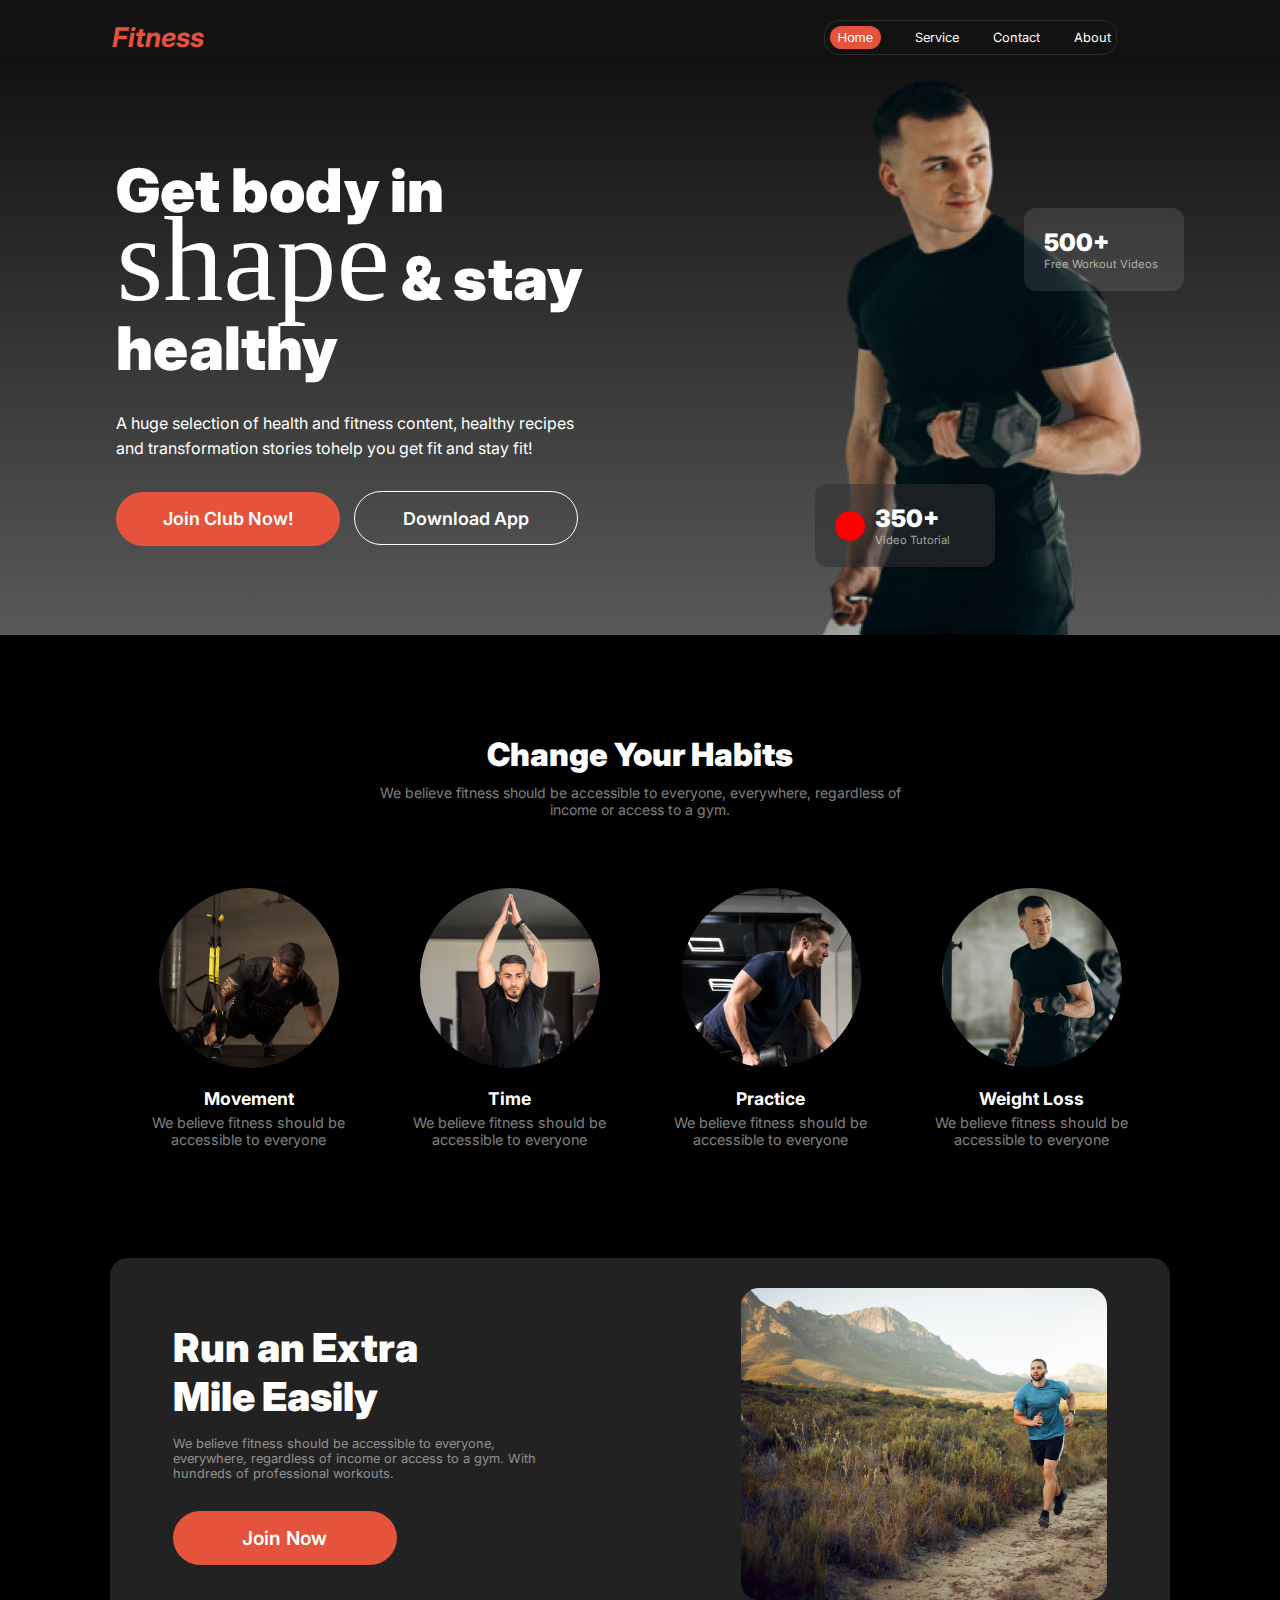
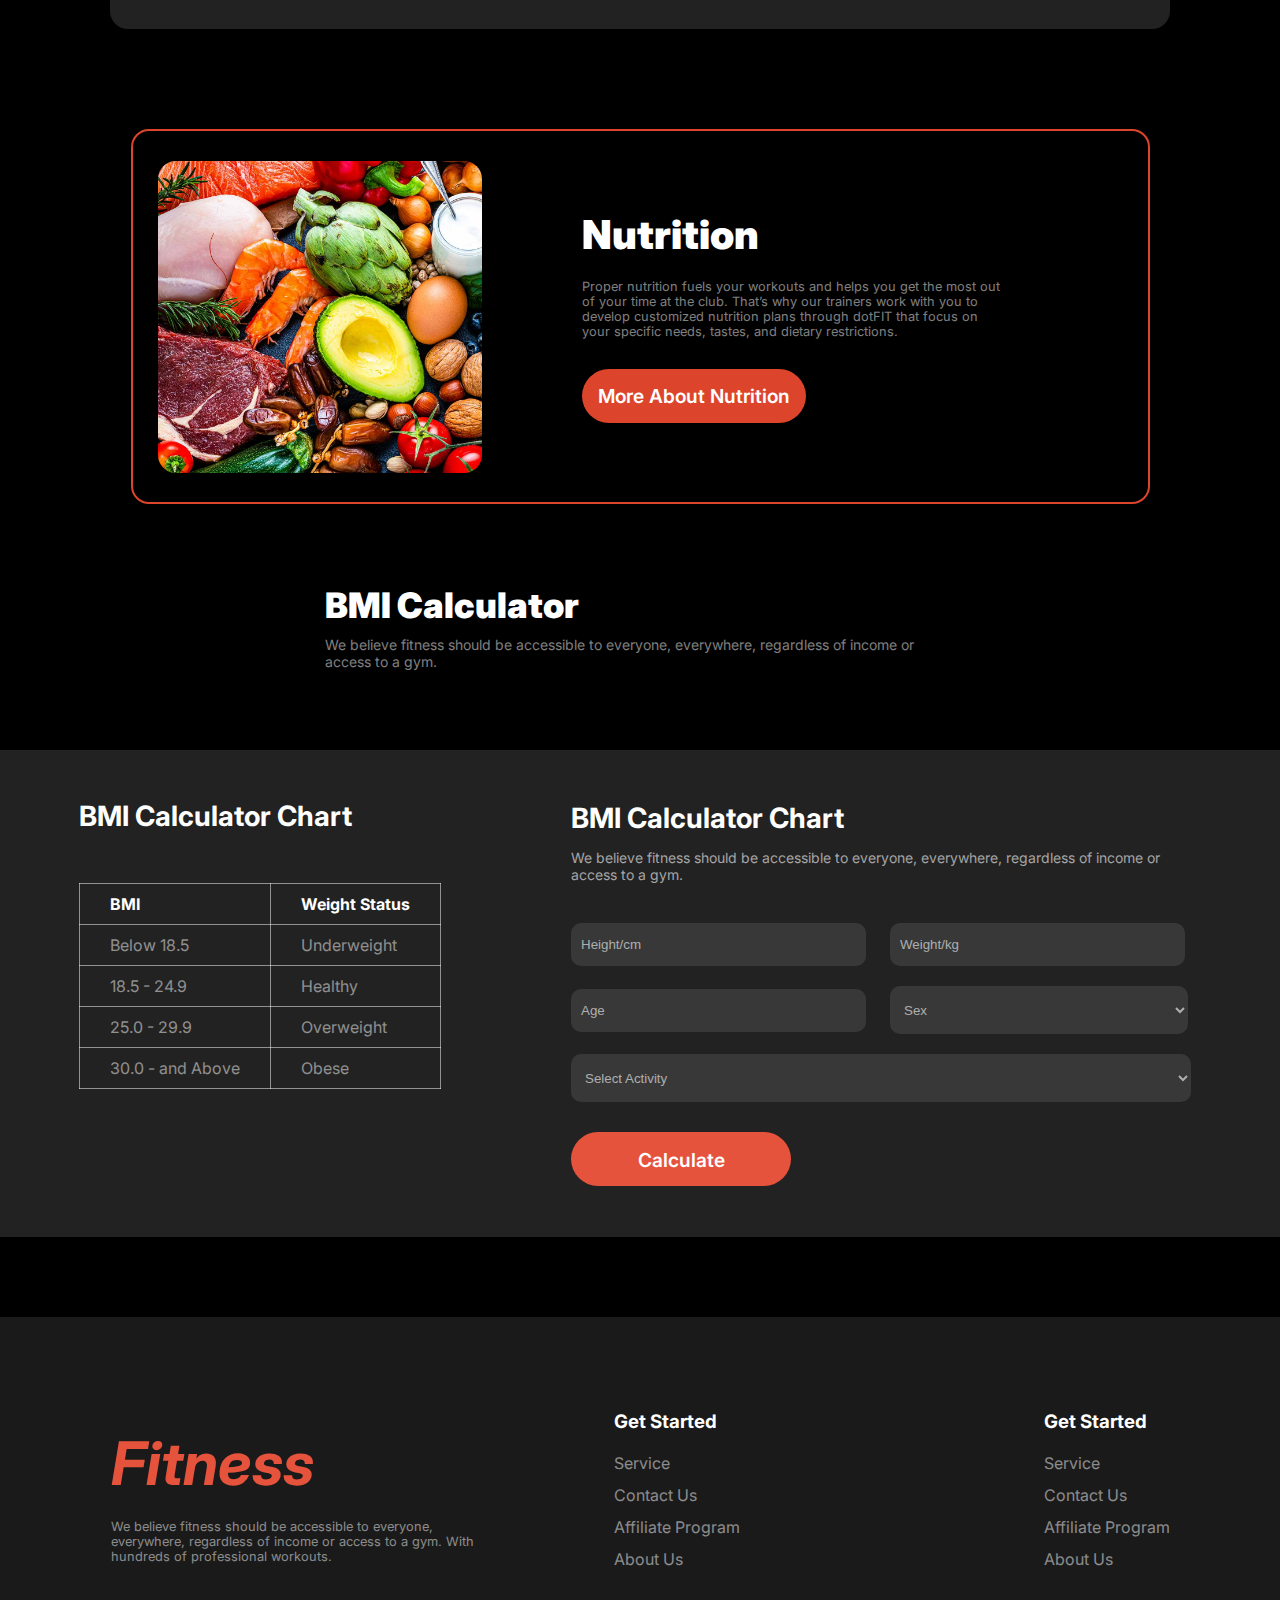
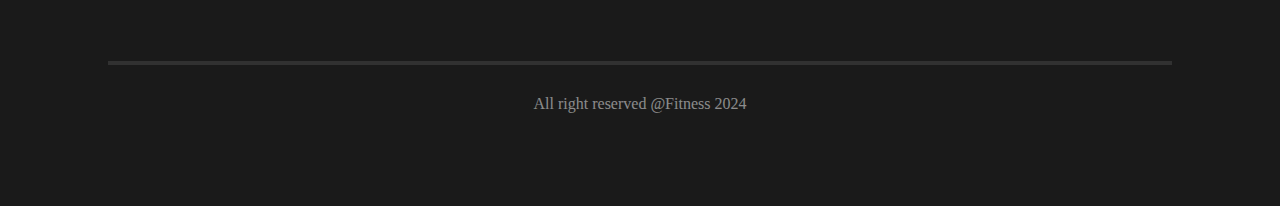
==== index.html @ 52d0d2cf "issue solved" ====
<!DOCTYPE html>
<html lang="en">

<head>
    <meta charset="UTF-8">
    <meta name="viewport" content="width=device-width, initial-scale=1.0">
    <title>Document</title>
    <link rel="stylesheet" href="assignment2.css">
    <link rel="stylesheet" href="https://cdnjs.cloudflare.com/ajax/libs/font-awesome/6.6.0/css/all.min.css"
        integrity="sha512-Kc323vGBEqzTmouAECnVceyQqyqdsSiqLQISBL29aUW4U/M7pSPA/gEUZQqv1cwx4OnYxTxve5UMg5GT6L4JJg=="
        crossorigin="anonymous" referrerpolicy="no-referrer" />
</head>

<body>
    <header class="header-container inter-font">
        <nav>
            <div class="logo">
                <h2><i>Fitness</i> </h2>
            </div>
            <ul>
                <li><button>Home</button></li>
                <li>Service</li>
                <li>Contact</li>
                <li>About</li>
            </ul>
            <div class="nav-hamburger-menu">
                <i class="fa-solid fa-bars"></i>
            </div>
        </nav>


        <div class="hero-container inter-font">
            <div class="hero-text-btn">
                <h1 class="hero-title">Get body in<br> <span class="shape">shape</span> & stay<br> healthy</h1>
                <p class="hero-para">A huge selection of health and fitness content, healthy recipes<br> and transformation stories tohelp you get fit and stay fit!</p>
                <div class="hero-btn ">
                    <button class="first-btn button">Join Club Now!</button>
                    <button class="second-btn button">Download App</button>
                </div>
            </div>
            <div class="hero-img-btn">
                <div class="hero-img">

                    <div class="tutorial">
                        <div class="circle"></div>
                        <div class="text">
                            <div class="three-fifty">350+</div>
                            <div class="tutorial-text">Video Tutorial</div>
                        </div>
                    </div>

                    <div class="Five-hundred-plus">
                        <div class="text">
                            <div class="three-fifty">500+</div>
                            <div class="tutorial-text">Free Workout Videos</div>
                        </div>
                    </div>
                </div>
            </div>
    </header>
    <main>
        <section class="main inter-font">
            <section class="first-section">
                <h2>Change Your Habits</h2>
                <p>We believe fitness should be accessible to everyone, everywhere, regardless of<br> income or access
                    to a gym.</p>
            </section>
            <section class="second-section">

                <div class="habit-one">

                    <div class="habit-img">
                        <div class="main-img-one"></div>
                    </div>
                    <h3>Movement</h3>
                    <p>We believe fitness should be accessible to everyone</p>
                </div>


                <div class="habit-one">

                    <div class="habit-img">
                        <div class="main-img-two"></div>
                    </div>
                    <h3>Time</h3>
                    <p>We believe fitness should be accessible to everyone</p>
                </div>



                <div class="habit-one">

                    <div class="habit-img">
                        <div class="main-img-three"></div>
                    </div>
                    <h3>Practice</h3>
                    <p>We believe fitness should be accessible to everyone</p>
                </div>


                <div class="habit-one">

                    <div class="habit-img">
                        <div class="main-img-four"></div>
                    </div>
                    <h3>Weight Loss</h3>
                    <p>We believe fitness should be accessible to everyone</p>
                </div>
            </section>

            <section class="third-section-container">
                <div class="third-section">
                    <div class="details">
                        <h1>Run an Extra<br> Mile Easily</h1>
                        <p>We believe fitness should be accessible to everyone, everywhere, regardless of income or
                            access to a gym. With hundreds of professional workouts.</p>
                        <button>Join Now</button>
                    </div>
                    <div class="img"></div>
                </div>
            </section>
            <section class="extra-section-container">
                <div class="extra-section-content">
                    <div class="img"></div>
                    <div class="text-btn">
                        <h2>Nutrition</h2>
                        <p>Proper nutrition fuels your workouts and helps you get the most out of your time at the club.
                            That’s why our trainers work with you to develop customized nutrition plans through dotFIT
                            that focus on your specific needs, tastes, and dietary restrictions.
                        </p>
                        <button>More About Nutrition</button>
                    </div>
                </div>
            </section>
            <section class="fourth-section-container">
                <div class="fourth-section-content">
                    <h1>BMI Calculator</h1>
                    <p>We believe fitness should be accessible to everyone, everywhere, regardless of income or access
                        to a gym.</p>
                </div>
            </section>
            <section class="fifth-section-container">
                <div class="chart">
                    <h2>BMI Calculator Chart</h2>
                    <table>
                        <thead>
                            <tr>
                                <th>BMI </th>
                                <th>Weight Status</th>
                            </tr>
                        </thead>
                        <tbody>
                            <tr>
                                <td>Below 18.5</td>
                                <td>Underweight</td>
                            </tr>
                            <tr>
                                <td>18.5 - 24.9</td>
                                <td>Healthy</td>
                            </tr>
                            <tr>
                                <td>25.0 - 29.9</td>
                                <td>Overweight</td>
                            </tr>
                            <tr>
                                <td>30.0 - and Above</td>
                                <td>Obese</td>
                            </tr>
                        </tbody>
                        <tfoot>
                        </tfoot>
                    </table>
                </div>


                <div class="calculation">
                    <h2>BMI Calculator Chart</h2>
                    <p>We believe fitness should be accessible to everyone, everywhere, regardless of income or access
                        to a gym. </p>
                    <div class="calculation-form">
                        <div class="two-input">
                            <input type="text" placeholder="Height/cm">
                            <input type="text" placeholder="Weight/kg">
                        </div>
                        <div class="two-input">
                            <input type="text" placeholder="Age">
                            <select>
                                <option>Sex</option>
                                <option>Male</option>
                                <option>Female</option>
                            </select>
                        </div>
                        <div class="last-option">
                            <select>
                                <option value="activity">Select Activity</option>
                                <option value="activity-1">activity-1</option>
                                <option value="activity-2">activity-2</option>
                            </select>
                        </div>
                        <button class="submit button">Calculate</button>
                    </div>
                </div>
            </section>
    
        </section>
    </main>
    <footer>
        <div class="footer-content inter-font">
            <div class="footer-logo">
                <h2><i>Fitness</i> </h2>
                <p>We believe fitness should be accessible to everyone, everywhere, regardless of income or access to a
                    gym. With hundreds of professional workouts.</p>
            </div>


            <div class="list-one">
                <h3>Get Started</h3>
                <div class="para">
                    <p>Service</p>
                    <p>Contact Us</p>
                    <p>Affiliate Program</p>
                    <p>About Us</p>
                </div>
            </div>


            <div class="list-two">
                <h3>Get Started</h3>
                <div class="para">
                    <p>Service</p>
                    <p>Contact Us</p>
                    <p>Affiliate Program</p>
                    <p>About Us</p>
                </div>
            </div>

        </div>
        <hr>
        <div class="copiright">
            <p>All right reserved @Fitness 2024</p>
        </div>
    </footer>
</body>

</html>
---- assignment2.css ----
@import url('https://fonts.googleapis.com/css2?family=Inter:wght@100..900&display=swap');
@import url('https://fonts.cdnfonts.com/css/miama');


* {
    margin: 0;
    padding: 0;
}

body {
    background-color: black;
}

.inter-font {
    font-family: inter;
}

.button {
    width: 224px;
    height: 54px;
    padding: 16px 40px 16px 40px;
    border-radius: 42px;
}

nav {
    display: flex;
    align-items: center;
    justify-content: space-around;
    background-color: #121212;
    padding: 0px 10% 0px 6%;
    gap: 550px;
    margin: 0px auto;
}

nav ul {
    display: flex;
    border: 1px solid rgba(255, 255, 255, 0.1);
    border-radius: 15px;
    display: flex;
    gap: 30px;
    padding: 3px;
    font-size: 0.8rem;
    font-weight: 400;
    margin-top: 20px;
}

.logo {
    font-size: 18px;
    font-weight: 800;
    color: #E6533C;
    margin: 20px 0px 0px 0px;

}

nav ul li {
    list-style: none;
    padding: 2px;
    display: flex;
    align-items: center;
    color: white;
}

nav ul li button {
    background-color: #E6533C;
    color: white;
    border: none;
    border-radius: 15px;
    padding: 4px 8px 4px 8px;
}

.nav-hamburger-menu {
    display: none;
}

.hero-container {
    background: linear-gradient(180.00deg, rgb(17, 17, 17), rgba(119, 119, 119, 0) 100%);
    background-color: #5a5959;
    display: flex;
    justify-content: space-around;
}

.hero-title {
    font-size: 2rem;
    margin-bottom: 28px;
    font-size: 60px;
    font-weight: 900;
    color: white;
    margin-top: 100px;
    line-height: 70px;
}

.shape {
    font-family: Miama;
    font-size: 120px;
    font-weight: 100;
}
.shape {
    font-family: Miama;
    font-size: 120px;
    font-weight: 100;
}

.hero-para {
    color: white;
    font-family: Inter;
    font-size: 16px;
    font-weight: 400;
    margin-bottom: 30px;
    line-height: 25px;
}

.first-btn {
    background-color: #E6533C;
    font-family: Inter;
    font-size: 18px;
    font-weight: 600;
    border: none;
    color: white;

}

.second-btn {
    background-color: transparent;
    font-family: Inter;
    font-size: 18px;
    font-weight: 600;
    color: white;
    border: 1px solid white;
    margin-left: 10px;
}

.hero-img-btn {
    width: 349px;
    height: 580px;
}

.hero-img {
    width: 349px;
    height: 580px;
    background-image: url(images/Images\ 2.png);
    background-repeat: no-repeat;
}

.tutorial {
    width: 140px;
    border-radius: 12px;
    display: flex;
    align-items: center;
    gap: 10px;
    background-color: #3030308A;
    padding: 20px;
    position: relative;
    top: 74%;
}

.circle {
    width: 30px;
    height: 30px;
    background-color: red;
    border: none;
    border-radius: 50%;
}

.three-fifty {
    font-size: 24px;
    font-weight: 900;
    color: white;
}

.tutorial-text {
    font-size: 0.7rem;
    font-weight: 400;
    color: #EFEDE8A6;
}

.Five-hundred-plus {
    width: 120px;
    border-radius: 12px;
    display: flex;
    align-items: center;
    gap: 10px;
    background-color: rgba(255, 255, 255, 0.1);
    ;
    padding: 20px;
    color: white;
    margin-left: 60%;
    margin-top: 20%;
}

.first-section {
    color: white;
    text-align: center;
    margin-bottom: 70px;
}

.first-section h2 {
    font-family: Inter;
    font-size: 2rem;
    font-weight: 900;
    margin-bottom: 10px;
    margin-top: 100px;
}

.first-section p {
    color: rgba(255, 255, 255, 0.5);
    font-family: Inter;
    font-size: 14px;
    font-weight: 400;
}

.second-section {
    width: auto;
    display: flex;
    justify-content: center;
    gap: 30px;
    margin-bottom: 100px;
}

.habit-one {
    width: 231px;
    height: 270px;
    color: white;
    text-align: center;
}


.habit-img {
    width: 231px;
    height: 180px;
    display: flex;
    align-items: center;
    justify-content: center;
    margin-bottom: 20px;
}

.habit-img .main-img-one {
    width: 180px;
    height: 180px;
    border-radius: 50%;
    background-image: url(images/image\ 3.png);
    background-size: cover;
    background-repeat: no-repeat;
}

.habit-img .main-img-two {
    width: 180px;
    height: 180px;
    border-radius: 50%;
    background-image: url(images/image\ 2.png);
}

.habit-img .main-img-three {
    width: 180px;
    height: 180px;
    border-radius: 50%;
    background-image: url(images/image\ 4.png);
}

.habit-img .main-img-four {
    width: 180px;
    height: 180px;
    border-radius: 50%;
    background-image: url(images/image\ 5.png);
}

.habit-one h3 {
    font-family: Inter;
    font-size: 1.1rem;
    font-weight: 700;
    margin-bottom: 5px;
}

.habit-one p {
    color: rgba(255, 255, 255, 0.5);
    font-family: Inter;
    font-size: 0.9rem;
    font-weight: 400;
}

.third-section-container {
    display: flex;
    justify-content: center;
    margin-bottom: 100px;
}

.third-section {
    width: 1060px;
    height: 371px;
    border-radius: 18px;
    background-color: #222222;
    color: white;
    display: flex;
    align-items: center;
    justify-content: space-around;

}

.third-section .details {
    width: 443px;
    height: 290px;
    display: flex;
    flex-direction: column;
    justify-content: center;
}

.third-section .details h1 {
    font-family: Inter;
    font-size: 2.5rem;
    font-weight: 900;
    margin-bottom: 15px;
}

.third-section .details p {
    width: 90%;
    font-family: Inter;
    font-size: 0.8rem;
    font-weight: 400;
    color: rgba(255, 255, 255, 0.5);
    margin-bottom: 30px;
}

.third-section .details button {
    width: 224px;
    height: 54px;
    border: none;
    border-radius: 42px;
    background-color: #E6533C;
    font-family: Inter;
    font-size: 1.2rem;
    font-weight: 600;
    color: white;
}

.third-section .img {
    width: 366px;
    height: 312px;
    border-radius: 18px;
    background-image: url(images/run.jpg);
    background-repeat: no-repeat;
    background-size: cover;
}

.extra-section-container {

    display: flex;
    justify-content: center;
    margin-bottom: 80px;
}

.extra-section-content {
    width: 950px;
    height: 371px;
    border: 2px solid #dd442c;
    border-radius: 18px;
    display: flex;
    align-items: center;
    padding-left: 25px;
    padding-right: 40px;
    gap: 100px;
}

.extra-section-content .img {
    width: 100%;
    height: 312px;
    border-radius: 18px;
    background-image: url(images/nutrition.jpg);
    background-repeat: no-repeat;
    background-size: cover;
}

.extra-section-content .text-btn {
    color: white;
}

.extra-section-content h2 {
    font-family: Inter;
    font-size: 2.5rem;
    font-weight: 900;
    margin-bottom: 20px;
}

.extra-section-content p {
    width: 80%;
    margin-bottom: 35px;
    font-family: Inter;
    font-size: 0.8rem;
    font-weight: 400;
    color: rgba(255, 255, 255, 0.5);
    margin-bottom: 30px;
}

.extra-section-content button {
    width: 224px;
    height: 54px;
    border: none;
    border-radius: 42px;
    background-color: #dd442c;
    font-family: Inter;
    font-size: 1.2rem;
    font-weight: 600;
    color: white;
}

.fourth-section-container {
    color: white;
    display: flex;
    justify-content: center;
    margin-bottom: 80px;
}

.fourth-section-content h1 {
    margin-bottom: 10px;
    font-family: Inter;
    font-size: 2.2rem;
    font-weight: 900;
}

.fourth-section-content p {
    color: rgba(255, 255, 255, 0.5);
    font-family: Inter;
    font-size: 14px;
    font-weight: 400;
    width: 630px;

}

.fifth-section-container {
    height: 487px;
    background: rgb(34, 34, 34);
    display: flex;
    align-items: center;
    justify-content: center;
    gap: 120px;
    margin-bottom: 80px;
}

.chart h2 {
    color: white;
    margin-bottom: 50px;
    font-size: 28px;
}

table {
    border-collapse: collapse;
    margin-bottom: 100px;
}

td {
    border: 1px solid rgba(255, 255, 255, 0.5);
    padding: 10px 30px;
    color: rgba(255, 255, 255, 0.5);
}

th {
    border: 1px solid rgba(255, 255, 255, 0.5);
    padding: 10px 30px;
    text-align: left;
    color: white;
}

.calculation h2 {
    margin-left: 10px;
    color: white;
    margin-bottom: 14px;
    font-size: 28px;
}

.calculation p {
    color: rgba(255, 255, 255, 0.6);
    font-family: Inter;
    font-size: 14px;
    font-weight: 400;
    width: 630px;
    margin-left: 10px;
    margin-bottom: 30px;
}

.two-input input {
    width: 275px;
    height: 2.1rem;
    padding: 5px 10px;
    margin: 10px;
    border: none;
    border-radius: 10px;
    color: rgba(255, 255, 255, 0.6);
    background: rgba(255, 255, 255, 0.1);
}

::placeholder {
    color: rgba(255, 255, 255, 0.6);
}

.two-input select {
    padding: 10px 10px;
    width: 298px;
    height: 3rem;
    color: rgba(255, 255, 255, 0.6);
    margin: 10px;
    border: none;
    border-radius: 10px;
    background: rgba(255, 255, 255, 0.1);
}

.last-option {
    display: flex;
    flex-direction: column;
}

.last-option select {
    padding: 10px 10px;
    color: rgba(255, 255, 255, 0.6);
    width: 620px;
    height: 3rem;
    margin: 10px;
    border: none;
    border-radius: 10px;
    background: rgba(255, 255, 255, 0.1);
}

.calculation-form .submit {
    width: 220px;
    height: 54px;
    background-color: #E6533C;
    color: white;
    font-family: Inter;
    font-size: 1.2rem;
    font-weight: 600;
    margin-left: 10px;
    margin-top: 20px;
    border-radius: 50px;
    border: none;
}

footer {
    margin-top: 0px;
    height: 489px;
    background: rgba(255, 255, 255, 0.1);
    display: flex;
    flex-direction: column;
    justify-content: center;
    align-items: center;
}

.footer-content {
    width: 1059px;
    margin-bottom: 80px;
    display: flex;
    align-items: center;
    justify-content: space-between;

}

.footer-content .footer-logo {
    width: 200px;
}

.footer-logo h2 {
    font-family: Inter;
    font-size: 60px;
    color: #E6533C;
    margin-bottom: 20px;
}

.footer-logo p {
    color: rgba(255, 255, 255, 0.5);
    font-size: 0.8rem;
    width: 190%;
}

.list-one h3 {
    color: white;
    margin-bottom: 20px;
}

.list-one p {
    color: rgba(255, 255, 255, 0.5);
    margin-bottom: 12px;
}

.list-two h3 {
    color: white;
    margin-bottom: 20px;
}

.list-two p {
    color: rgba(255, 255, 255, 0.5);
    margin-bottom: 12px;
}

footer hr {
    width: 1060px;
    border: 2px solid rgba(255, 255, 255, 0.1);
    margin-bottom: 30px;
}

footer p {
    color: rgba(255, 255, 255, 0.5);
}



@media screen and (max-width: 576px) {
  
    .header-container {
        width: 100%;
    }

    nav {

        gap: 270px;
        padding-top: 50px;
        
        padding-left: 0%;
        padding-right: 0%;
       
    }
    nav .nav-hamburger-menu {
        margin-right: 130px;
    }

    .logo {
        font-size: 1.6rem;
        margin-left: 25px;
    }

    nav ul {
        display: none;
    }

    .nav-hamburger-menu {
        display: block;
        color: white;
        margin-top: 20px;
        margin-left: 70px;
    }

    .hero-container {
        flex-direction: column;
        width: 100%;
    }

    .hero-text-btn {
        margin-left: 25px;
    }
    .button {
        width: 250px;
        height: 54px;
        padding: 16px 30px 16px 30px;
        border-radius: 42px;
    }

    .hero-img-btn {
        margin-left: 120px;
    }

    .hero-title {
        margin-top: 60px;
        font-size: 3rem;
        line-height: 55px;
    }

    .hero-para {
        width: 90%;
        font-size: 1rem;
    }

    .shape{
        font-size: 5rem;
    }

    .tutorial {
        top: 42%;
    }

    .Five-hundred-plus {
        margin-top: -10%;

    }

    .second-section {
        flex-direction: column;
        align-items: center;
    }

    .third-section-container {
        width: 100%;
        margin-bottom: 80px;
    }

    .third-section {
        flex-direction: column;
        height: 531px;
        width: 90%;
        padding-top: 20px;
        padding-bottom: 20px;
    }

    .third-section .details h1 {
        font-size: 2rem;
    }

    .third-section .details p {
        width: 90%;
    }

    .third-section .details button {
        width: 100%;
        margin-bottom: 30px;
    }

    .third-section .img {
        width: 90%;
    }

    .extra-section-content .img {
        height: 350px;
    }

    .extra-section-content {
        flex-direction: column-reverse;
        height: 580px;
        gap: 30px;
        /* border: none; */
        padding-left: 35px;
    }
    .extra-section-content button {
        width: 215px;
        font-size: 1.1rem;
        margin-bottom: 20px;
    }

    .fourth-section-content {
        margin-left: 25px;
    }

    .fourth-section-content h1 {
        font-size: 2rem;
    }

    .fourth-section-content p {
        width: 90%;
    }

    .fifth-section-container {
        flex-direction: column;
        height: 1000px;
        align-items: flex-start;
        gap: 0px;
    }
    .calculation-form .submit {
        width: 218px;
        font-size: 1.2rem;

    }

    .chart {
        margin-left: 25px;
    }

    .calculation {
        margin-left: 10px;
    }

    .calculation p {
        width: 70%;
    }

    .two-input input {
        width: 235px;
        height: 48px;
    }

    .two-input {
        display: flex;
    }

    .two-input select {
        width: 250px;
        height: 60px;
    }

    .last-option select {
        width: 93%;
        height: 60px;
    }
    .sixth-section-container p {
        width: 80%;
        margin-left: 55px;
    }
    .meet-team-img-one, .meet-team-img-two {
        flex-direction: column;
        gap: 25px;
    }

    .meet-team-img .img {
        width: 400px;
        height: 320px;
    }

    footer {
        height: 850px;
    }

    .footer-content {
        flex-direction: column;
        width: 100%;
        align-items: flex-start;
        margin-bottom: 0px;
    }

    .footer-logo h2 {
        font-size: 70px;
        margin-left: 20px;
        margin-bottom: 20px;
        margin-top: 40px;
    }

    .footer-logo p {
        width: 170%;
    }

    footer p {
        margin-left: 20px;
        margin-bottom: 30px;
    }

    .list-one,
    .list-two,
    .list-two h3,
    .list-one h3 {
        margin-left: 10px;
    }

    .list-two h3,
    .list-one h3 {
        font-size: 1.8rem;
        margin-bottom: 30px;
    }

    .list-one p {
        margin-bottom: 20px;
        margin-left: 10px;
        font-size: 1.3rem;
    }

    .list-two p {
        font-size: 1.3rem;
        margin-left: 10px;
    }

    footer hr {
        margin-top: 50px;
        width: 92%;
        text-align: left;
    }

    footer .copiright {
        width: 100%;
        text-align: left;
    }
}
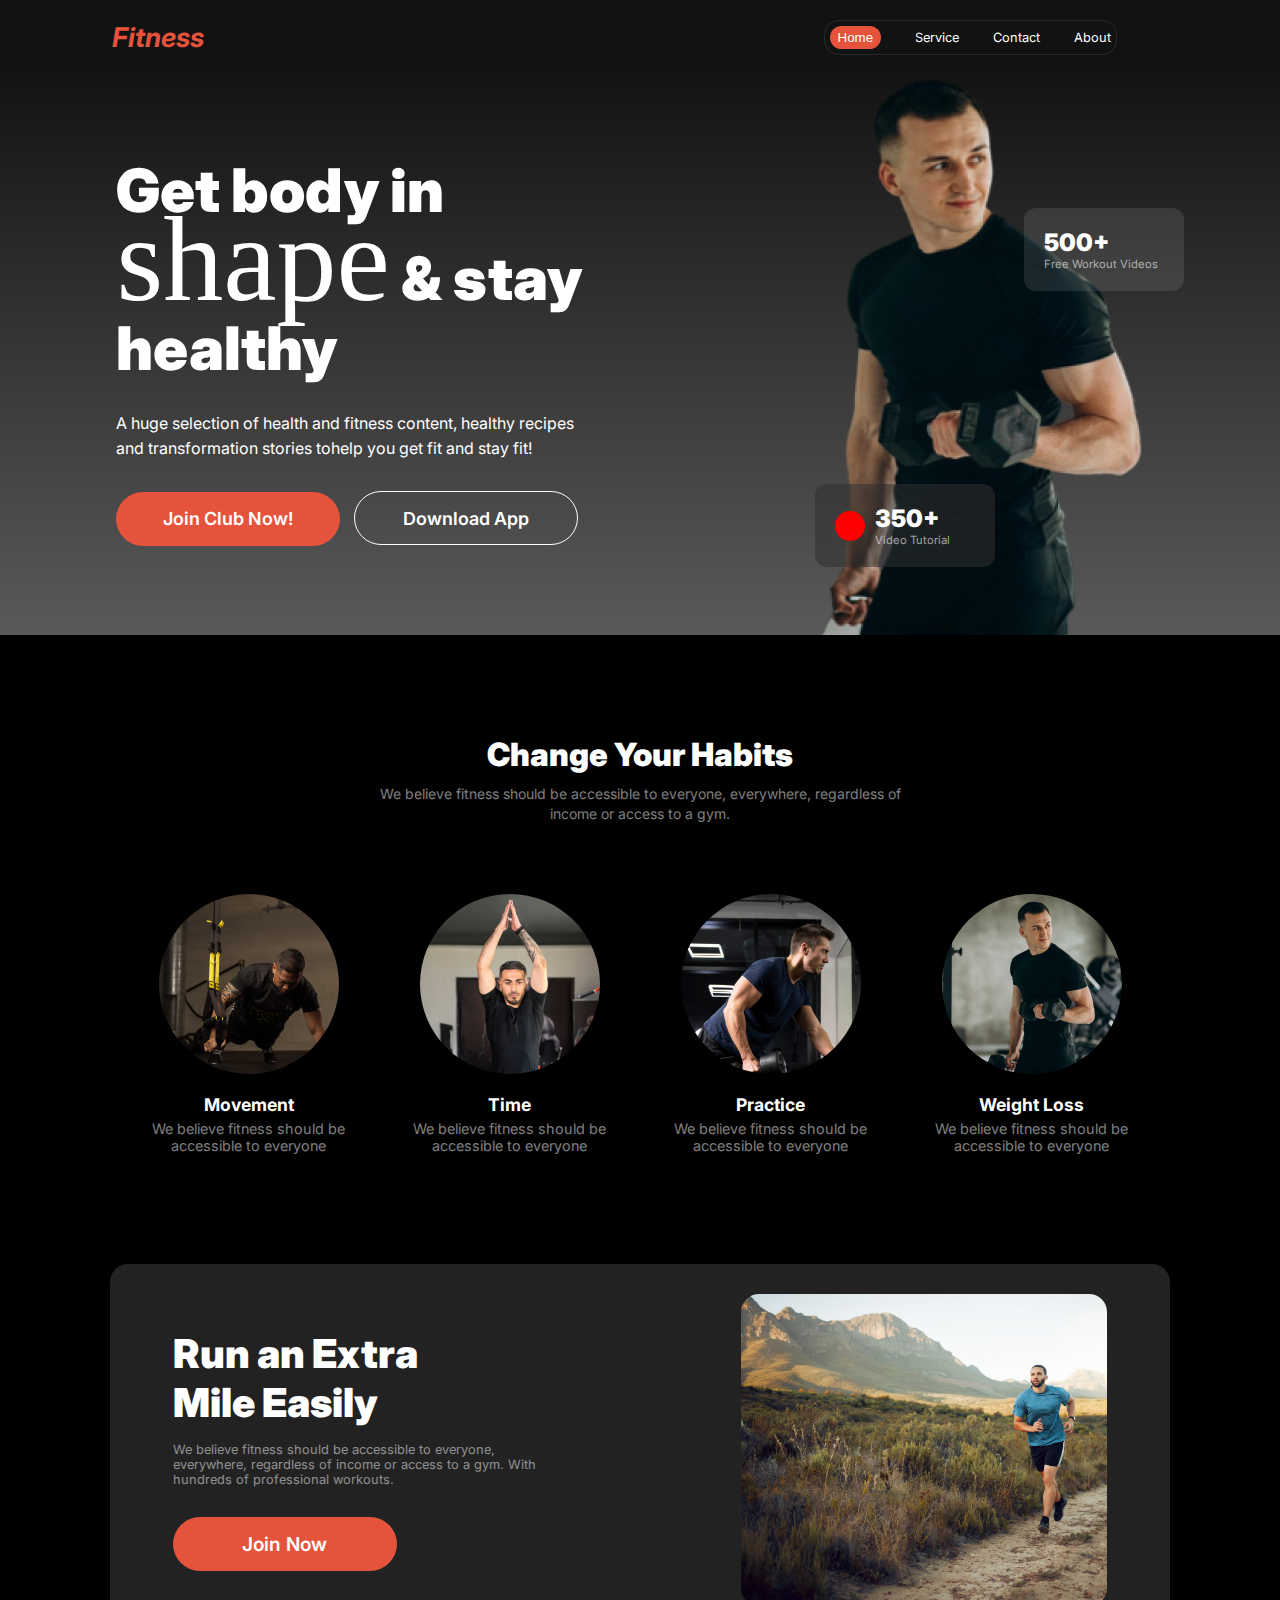
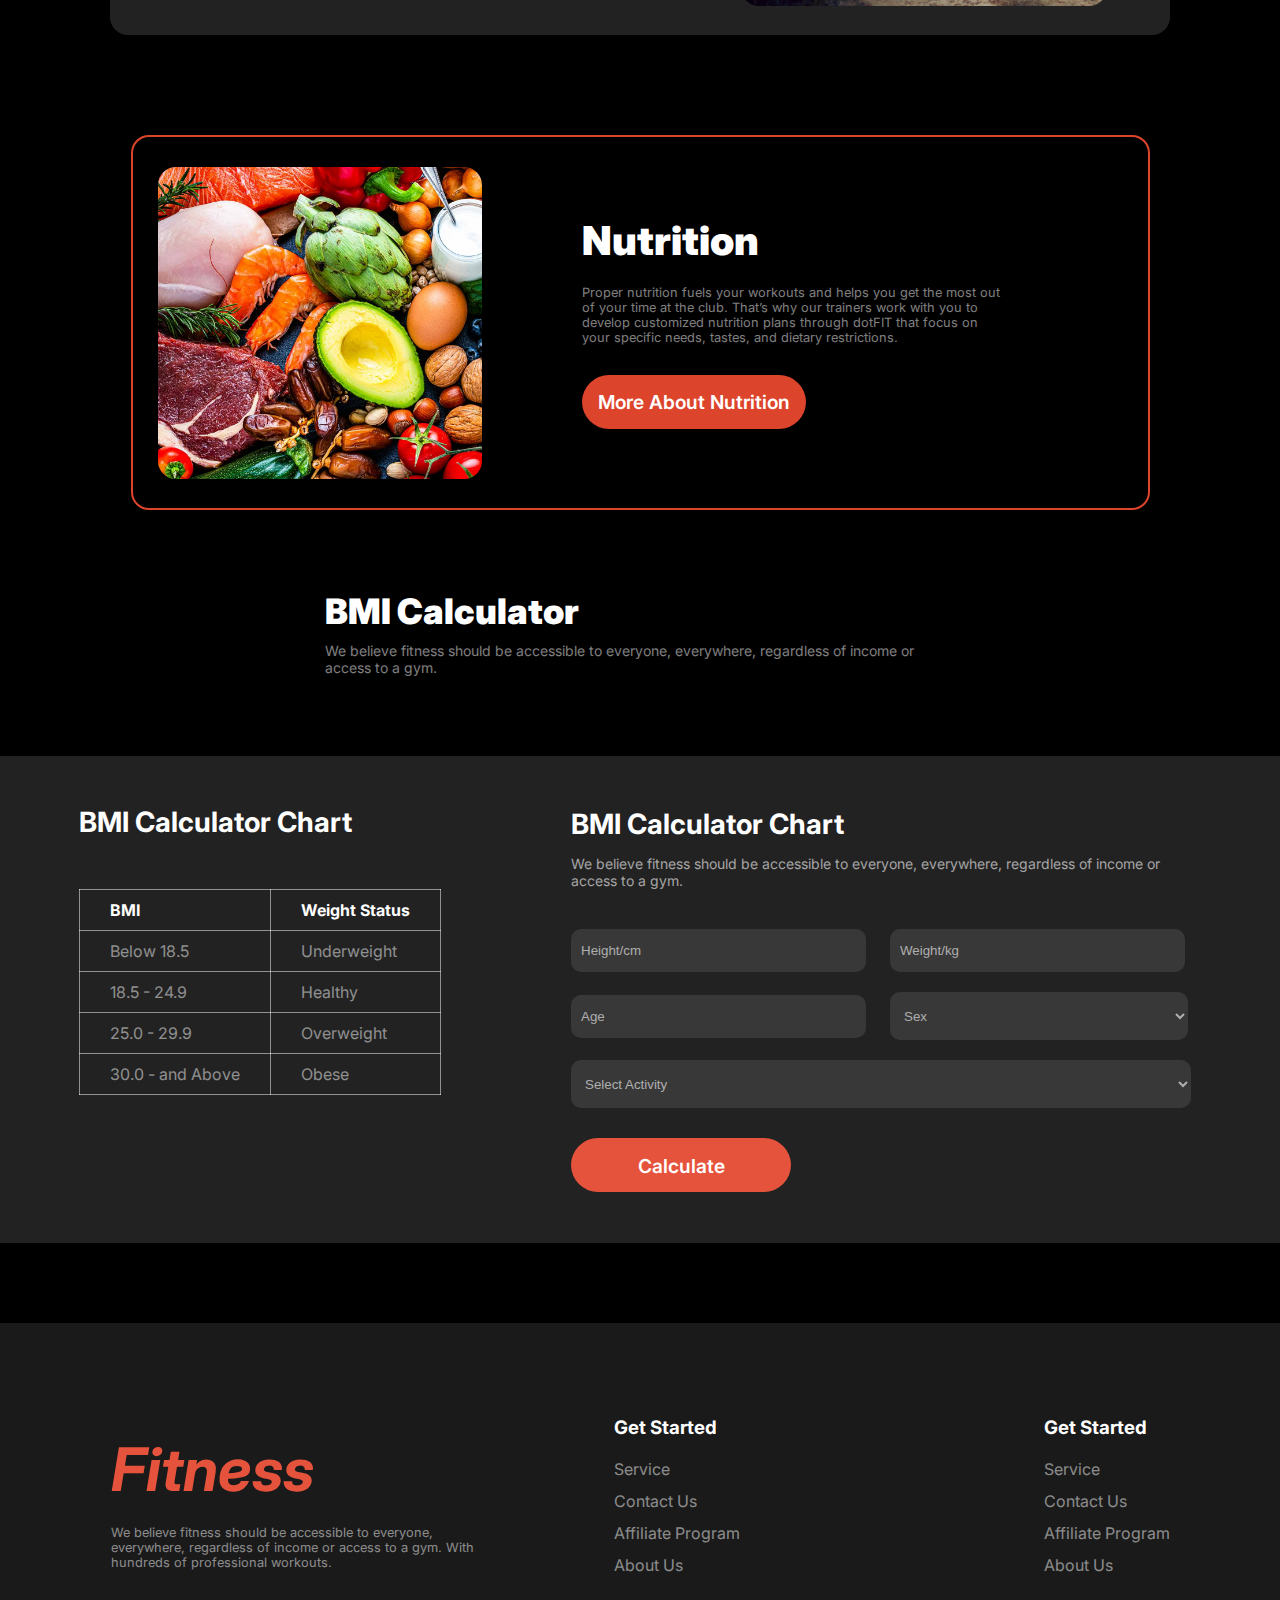
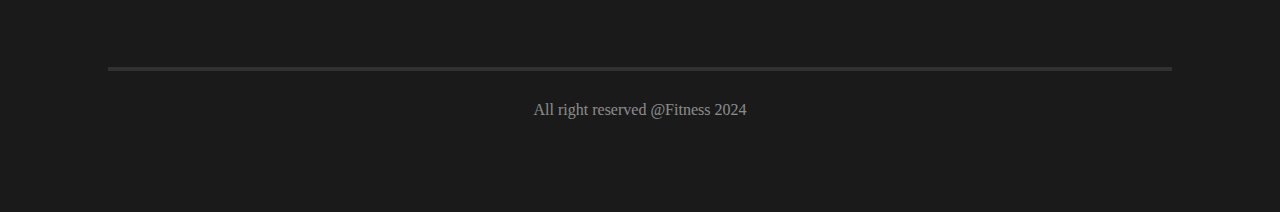
==== commit f4aa6c18: "first-section" ====
--- a/index.html
+++ b/index.html
@@ -5,10 +5,10 @@
     <meta charset="UTF-8">
     <meta name="viewport" content="width=device-width, initial-scale=1.0">
     <title>Document</title>
-    <link rel="stylesheet" href="assignment2.css">
     <link rel="stylesheet" href="https://cdnjs.cloudflare.com/ajax/libs/font-awesome/6.6.0/css/all.min.css"
         integrity="sha512-Kc323vGBEqzTmouAECnVceyQqyqdsSiqLQISBL29aUW4U/M7pSPA/gEUZQqv1cwx4OnYxTxve5UMg5GT6L4JJg=="
         crossorigin="anonymous" referrerpolicy="no-referrer" />
+        <link rel="stylesheet" href="assignment-two.css">
 </head>
 
 <body>
--- a/assignment-two.css
+++ b/assignment-two.css
@@ -0,0 +1,862 @@
+@import url('https://fonts.googleapis.com/css2?family=Inter:wght@100..900&display=swap');
+@import url('https://fonts.cdnfonts.com/css/miama');
+
+
+* {
+    margin: 0;
+    padding: 0;
+}
+
+body {
+    background-color: black;
+}
+
+.inter-font {
+    font-family: inter;
+}
+
+.button {
+    width: 224px;
+    height: 54px;
+    padding: 16px 40px 16px 40px;
+    border-radius: 42px;
+}
+
+nav {
+    display: flex;
+    align-items: center;
+    justify-content: space-around;
+    background-color: #121212;
+    padding: 0px 10% 0px 6%;
+    gap: 550px;
+    margin: 0px auto;
+}
+
+nav ul {
+    display: flex;
+    border: 1px solid rgba(255, 255, 255, 0.1);
+    border-radius: 15px;
+    display: flex;
+    gap: 30px;
+    padding: 3px;
+    font-size: 0.8rem;
+    font-weight: 400;
+    margin-top: 20px;
+}
+
+.logo {
+    font-size: 18px;
+    font-weight: 800;
+    color: #E6533C;
+    margin: 20px 0px 0px 0px;
+
+}
+
+nav ul li {
+    list-style: none;
+    padding: 2px;
+    display: flex;
+    align-items: center;
+    color: white;
+}
+
+nav ul li button {
+    background-color: #E6533C;
+    color: white;
+    border: none;
+    border-radius: 15px;
+    padding: 4px 8px 4px 8px;
+}
+
+.nav-hamburger-menu {
+    display: none;
+}
+
+.hero-container {
+    background: linear-gradient(180.00deg, rgb(17, 17, 17), rgba(119, 119, 119, 0) 100%);
+    background-color: #5a5959;
+    display: flex;
+    justify-content: space-around;
+}
+
+.hero-title {
+    font-size: 2rem;
+    margin-bottom: 28px;
+    font-size: 60px;
+    font-weight: 900;
+    color: white;
+    margin-top: 100px;
+    line-height: 70px;
+}
+
+.shape {
+    font-family: Miama;
+    font-size: 120px;
+    font-weight: 100;
+}
+.shape {
+    font-family: Miama;
+    font-size: 120px;
+    font-weight: 100;
+}
+
+.hero-para {
+    color: white;
+    font-family: Inter;
+    font-size: 16px;
+    font-weight: 400;
+    margin-bottom: 30px;
+    line-height: 25px;
+}
+
+.first-btn {
+    background-color: #E6533C;
+    font-family: Inter;
+    font-size: 18px;
+    font-weight: 600;
+    border: none;
+    color: white;
+
+}
+
+.second-btn {
+    background-color: transparent;
+    font-family: Inter;
+    font-size: 18px;
+    font-weight: 600;
+    color: white;
+    border: 1px solid white;
+    margin-left: 10px;
+}
+
+.hero-img-btn {
+    width: 349px;
+    height: 580px;
+}
+
+.hero-img {
+    width: 349px;
+    height: 580px;
+    background-image: url(images/Images\ 2.png);
+    background-repeat: no-repeat;
+}
+
+.tutorial {
+    width: 140px;
+    border-radius: 12px;
+    display: flex;
+    align-items: center;
+    gap: 10px;
+    background-color: #3030308A;
+    padding: 20px;
+    position: relative;
+    top: 74%;
+}
+
+.circle {
+    width: 30px;
+    height: 30px;
+    background-color: red;
+    border: none;
+    border-radius: 50%;
+}
+
+.three-fifty {
+    font-size: 24px;
+    font-weight: 900;
+    color: white;
+}
+
+.tutorial-text {
+    font-size: 0.7rem;
+    font-weight: 400;
+    color: #EFEDE8A6;
+}
+
+.Five-hundred-plus {
+    width: 120px;
+    border-radius: 12px;
+    display: flex;
+    align-items: center;
+    gap: 10px;
+    background-color: rgba(255, 255, 255, 0.1);
+    ;
+    padding: 20px;
+    color: white;
+    margin-left: 60%;
+    margin-top: 20%;
+}
+
+.first-section {
+    color: white;
+    text-align: center;
+    margin-bottom: 70px;
+}
+
+.first-section h2 {
+    font-family: Inter;
+    font-size: 2rem;
+    font-weight: 900;
+    margin-bottom: 10px;
+    margin-top: 100px;
+}
+
+.first-section p {
+    color: rgba(255, 255, 255, 0.5);
+    font-family: Inter;
+    font-size: 14px;
+    font-weight: 400;
+    line-height: 20px;
+}
+
+.second-section {
+    width: auto;
+    display: flex;
+    justify-content: center;
+    gap: 30px;
+    margin-bottom: 100px;
+}
+
+.habit-one {
+    width: 231px;
+    height: 270px;
+    color: white;
+    text-align: center;
+}
+
+
+.habit-img {
+    width: 231px;
+    height: 180px;
+    display: flex;
+    align-items: center;
+    justify-content: center;
+    margin-bottom: 20px;
+}
+
+.habit-img .main-img-one {
+    width: 180px;
+    height: 180px;
+    border-radius: 50%;
+    background-image: url(images/image\ 3.png);
+    background-size: cover;
+    background-repeat: no-repeat;
+}
+
+.habit-img .main-img-two {
+    width: 180px;
+    height: 180px;
+    border-radius: 50%;
+    background-image: url(images/image\ 2.png);
+}
+
+.habit-img .main-img-three {
+    width: 180px;
+    height: 180px;
+    border-radius: 50%;
+    background-image: url(images/image\ 4.png);
+}
+
+.habit-img .main-img-four {
+    width: 180px;
+    height: 180px;
+    border-radius: 50%;
+    background-image: url(images/image\ 5.png);
+}
+
+.habit-one h3 {
+    font-family: Inter;
+    font-size: 1.1rem;
+    font-weight: 700;
+    margin-bottom: 5px;
+}
+
+.habit-one p {
+    color: rgba(255, 255, 255, 0.5);
+    font-family: Inter;
+    font-size: 0.9rem;
+    font-weight: 400;
+}
+
+.third-section-container {
+    display: flex;
+    justify-content: center;
+    margin-bottom: 100px;
+}
+
+.third-section {
+    width: 1060px;
+    height: 371px;
+    border-radius: 18px;
+    background-color: #222222;
+    color: white;
+    display: flex;
+    align-items: center;
+    justify-content: space-around;
+
+}
+
+.third-section .details {
+    width: 443px;
+    height: 290px;
+    display: flex;
+    flex-direction: column;
+    justify-content: center;
+}
+
+.third-section .details h1 {
+    font-family: Inter;
+    font-size: 2.5rem;
+    font-weight: 900;
+    margin-bottom: 15px;
+}
+
+.third-section .details p {
+    width: 90%;
+    font-family: Inter;
+    font-size: 0.8rem;
+    font-weight: 400;
+    color: rgba(255, 255, 255, 0.5);
+    margin-bottom: 30px;
+}
+
+.third-section .details button {
+    width: 224px;
+    height: 54px;
+    border: none;
+    border-radius: 42px;
+    background-color: #E6533C;
+    font-family: Inter;
+    font-size: 1.2rem;
+    font-weight: 600;
+    color: white;
+}
+
+.third-section .img {
+    width: 366px;
+    height: 312px;
+    border-radius: 18px;
+    background-image: url(images/run.jpg);
+    background-repeat: no-repeat;
+    background-size: cover;
+}
+
+.extra-section-container {
+
+    display: flex;
+    justify-content: center;
+    margin-bottom: 80px;
+}
+
+.extra-section-content {
+    width: 950px;
+    height: 371px;
+    border: 2px solid #dd442c;
+    border-radius: 18px;
+    display: flex;
+    align-items: center;
+    padding-left: 25px;
+    padding-right: 40px;
+    gap: 100px;
+}
+
+.extra-section-content .img {
+    width: 100%;
+    height: 312px;
+    border-radius: 18px;
+    background-image: url(images/nutrition.jpg);
+    background-repeat: no-repeat;
+    background-size: cover;
+}
+
+.extra-section-content .text-btn {
+    color: white;
+}
+
+.extra-section-content h2 {
+    font-family: Inter;
+    font-size: 2.5rem;
+    font-weight: 900;
+    margin-bottom: 20px;
+}
+
+.extra-section-content p {
+    width: 80%;
+    margin-bottom: 35px;
+    font-family: Inter;
+    font-size: 0.8rem;
+    font-weight: 400;
+    color: rgba(255, 255, 255, 0.5);
+    margin-bottom: 30px;
+}
+
+.extra-section-content button {
+    width: 224px;
+    height: 54px;
+    border: none;
+    border-radius: 42px;
+    background-color: #dd442c;
+    font-family: Inter;
+    font-size: 1.2rem;
+    font-weight: 600;
+    color: white;
+}
+
+.fourth-section-container {
+    color: white;
+    display: flex;
+    justify-content: center;
+    margin-bottom: 80px;
+}
+
+.fourth-section-content h1 {
+    margin-bottom: 10px;
+    font-family: Inter;
+    font-size: 2.2rem;
+    font-weight: 900;
+}
+
+.fourth-section-content p {
+    color: rgba(255, 255, 255, 0.5);
+    font-family: Inter;
+    font-size: 14px;
+    font-weight: 400;
+    width: 630px;
+
+}
+
+.fifth-section-container {
+    height: 487px;
+    background: rgb(34, 34, 34);
+    display: flex;
+    align-items: center;
+    justify-content: center;
+    gap: 120px;
+    margin-bottom: 80px;
+}
+
+.chart h2 {
+    color: white;
+    margin-bottom: 50px;
+    font-size: 28px;
+}
+
+table {
+    border-collapse: collapse;
+    margin-bottom: 100px;
+}
+
+td {
+    border: 1px solid rgba(255, 255, 255, 0.5);
+    padding: 10px 30px;
+    color: rgba(255, 255, 255, 0.5);
+}
+
+th {
+    border: 1px solid rgba(255, 255, 255, 0.5);
+    padding: 10px 30px;
+    text-align: left;
+    color: white;
+}
+
+.calculation h2 {
+    margin-left: 10px;
+    color: white;
+    margin-bottom: 14px;
+    font-size: 28px;
+}
+
+.calculation p {
+    color: rgba(255, 255, 255, 0.6);
+    font-family: Inter;
+    font-size: 14px;
+    font-weight: 400;
+    width: 630px;
+    margin-left: 10px;
+    margin-bottom: 30px;
+}
+
+.two-input input {
+    width: 275px;
+    height: 2.1rem;
+    padding: 5px 10px;
+    margin: 10px;
+    border: none;
+    border-radius: 10px;
+    color: rgba(255, 255, 255, 0.6);
+    background: rgba(255, 255, 255, 0.1);
+}
+
+::placeholder {
+    color: rgba(255, 255, 255, 0.6);
+}
+
+.two-input select {
+    padding: 10px 10px;
+    width: 298px;
+    height: 3rem;
+    color: rgba(255, 255, 255, 0.6);
+    margin: 10px;
+    border: none;
+    border-radius: 10px;
+    background: rgba(255, 255, 255, 0.1);
+}
+
+.last-option {
+    display: flex;
+    flex-direction: column;
+}
+
+.last-option select {
+    padding: 10px 10px;
+    color: rgba(255, 255, 255, 0.6);
+    width: 620px;
+    height: 3rem;
+    margin: 10px;
+    border: none;
+    border-radius: 10px;
+    background: rgba(255, 255, 255, 0.1);
+}
+
+.calculation-form .submit {
+    width: 220px;
+    height: 54px;
+    background-color: #E6533C;
+    color: white;
+    font-family: Inter;
+    font-size: 1.2rem;
+    font-weight: 600;
+    margin-left: 10px;
+    margin-top: 20px;
+    border-radius: 50px;
+    border: none;
+}
+
+footer {
+    margin-top: 0px;
+    height: 489px;
+    background: rgba(255, 255, 255, 0.1);
+    display: flex;
+    flex-direction: column;
+    justify-content: center;
+    align-items: center;
+}
+
+.footer-content {
+    width: 1059px;
+    margin-bottom: 80px;
+    display: flex;
+    align-items: center;
+    justify-content: space-between;
+
+}
+
+.footer-content .footer-logo {
+    width: 200px;
+}
+
+.footer-logo h2 {
+    font-family: Inter;
+    font-size: 60px;
+    color: #E6533C;
+    margin-bottom: 20px;
+}
+
+.footer-logo p {
+    color: rgba(255, 255, 255, 0.5);
+    font-size: 0.8rem;
+    width: 190%;
+}
+
+.list-one h3 {
+    color: white;
+    margin-bottom: 20px;
+}
+
+.list-one p {
+    color: rgba(255, 255, 255, 0.5);
+    margin-bottom: 12px;
+}
+
+.list-two h3 {
+    color: white;
+    margin-bottom: 20px;
+}
+
+.list-two p {
+    color: rgba(255, 255, 255, 0.5);
+    margin-bottom: 12px;
+}
+
+footer hr {
+    width: 1060px;
+    border: 2px solid rgba(255, 255, 255, 0.1);
+    margin-bottom: 30px;
+}
+
+footer p {
+    color: rgba(255, 255, 255, 0.5);
+}
+
+
+
+@media screen and (max-width: 576px) {
+  
+    .header-container {
+        width: 100%;
+    }
+
+    nav {
+
+        gap: 270px;
+        padding-top: 50px;
+        
+        padding-left: 0%;
+        padding-right: 0%;
+       
+    }
+    nav .nav-hamburger-menu {
+        margin-right: 130px;
+    }
+
+    .logo {
+        font-size: 1.6rem;
+        margin-left: 25px;
+    }
+
+    nav ul {
+        display: none;
+    }
+
+    .nav-hamburger-menu {
+        display: block;
+        color: white;
+        margin-top: 20px;
+        margin-left: 70px;
+    }
+
+    .hero-container {
+        flex-direction: column;
+        width: 100%;
+    }
+
+    .hero-text-btn {
+        margin-left: 25px;
+    }
+    .button {
+        width: 250px;
+        height: 54px;
+        padding: 16px 30px 16px 30px;
+        border-radius: 42px;
+    }
+
+    .hero-img-btn {
+        margin-left: 120px;
+    }
+
+    .hero-title {
+        margin-top: 60px;
+        font-size: 3rem;
+        line-height: 55px;
+    }
+
+    .hero-para {
+        width: 90%;
+        font-size: 1rem;
+    }
+
+    .shape{
+        font-size: 5rem;
+    }
+
+    .tutorial {
+        top: 42%;
+    }
+
+    .Five-hundred-plus {
+        margin-top: -10%;
+
+    }
+
+    .second-section {
+        flex-direction: column;
+        align-items: center;
+    }
+
+    .third-section-container {
+        width: 100%;
+        margin-bottom: 80px;
+    }
+
+    .third-section {
+        flex-direction: column;
+        height: 531px;
+        width: 90%;
+        padding-top: 20px;
+        padding-bottom: 20px;
+    }
+
+    .third-section .details h1 {
+        font-size: 2rem;
+    }
+
+    .third-section .details p {
+        width: 90%;
+    }
+
+    .third-section .details button {
+        width: 100%;
+        margin-bottom: 30px;
+    }
+
+    .third-section .img {
+        width: 90%;
+    }
+
+    .extra-section-content .img {
+        height: 350px;
+    }
+
+    .extra-section-content {
+        flex-direction: column-reverse;
+        height: 580px;
+        gap: 30px;
+        border: none;
+        padding-left: 35px;
+    }
+    .extra-section-content button {
+        width: 215px;
+        font-size: 1.1rem;
+        margin-bottom: 20px;
+    }
+
+    .fourth-section-content {
+        margin-left: 25px;
+    }
+
+    .fourth-section-content h1 {
+        font-size: 2rem;
+    }
+
+    .fourth-section-content p {
+        width: 90%;
+    }
+
+    .fifth-section-container {
+        flex-direction: column;
+        height: 1000px;
+        align-items: flex-start;
+        gap: 0px;
+    }
+    .calculation-form .submit {
+        width: 218px;
+        font-size: 1.2rem;
+
+    }
+
+    .chart {
+        margin-left: 25px;
+    }
+
+    .calculation {
+        margin-left: 10px;
+    }
+
+    .calculation p {
+        width: 70%;
+    }
+
+    .two-input input {
+        width: 235px;
+        height: 48px;
+    }
+
+    .two-input {
+        display: flex;
+    }
+
+    .two-input select {
+        width: 250px;
+        height: 60px;
+    }
+
+    .last-option select {
+        width: 93%;
+        height: 60px;
+    }
+    .sixth-section-container p {
+        width: 80%;
+        margin-left: 55px;
+    }
+    .meet-team-img-one, .meet-team-img-two {
+        flex-direction: column;
+        gap: 25px;
+    }
+
+    .meet-team-img .img {
+        width: 400px;
+        height: 320px;
+    }
+
+    footer {
+        height: 850px;
+    }
+
+    .footer-content {
+        flex-direction: column;
+        width: 100%;
+        align-items: flex-start;
+        margin-bottom: 0px;
+    }
+
+    .footer-logo h2 {
+        font-size: 70px;
+        margin-left: 20px;
+        margin-bottom: 20px;
+        margin-top: 40px;
+    }
+
+    .footer-logo p {
+        width: 170%;
+    }
+
+    footer p {
+        margin-left: 20px;
+        margin-bottom: 30px;
+    }
+
+    .list-one,
+    .list-two,
+    .list-two h3,
+    .list-one h3 {
+        margin-left: 10px;
+    }
+
+    .list-two h3,
+    .list-one h3 {
+        font-size: 1.8rem;
+        margin-bottom: 30px;
+    }
+
+    .list-one p {
+        margin-bottom: 20px;
+        margin-left: 10px;
+        font-size: 1.3rem;
+    }
+
+    .list-two p {
+        font-size: 1.3rem;
+        margin-left: 10px;
+    }
+
+    footer hr {
+        margin-top: 50px;
+        width: 92%;
+        text-align: left;
+    }
+
+    footer .copiright {
+        width: 100%;
+        text-align: left;
+    }
+}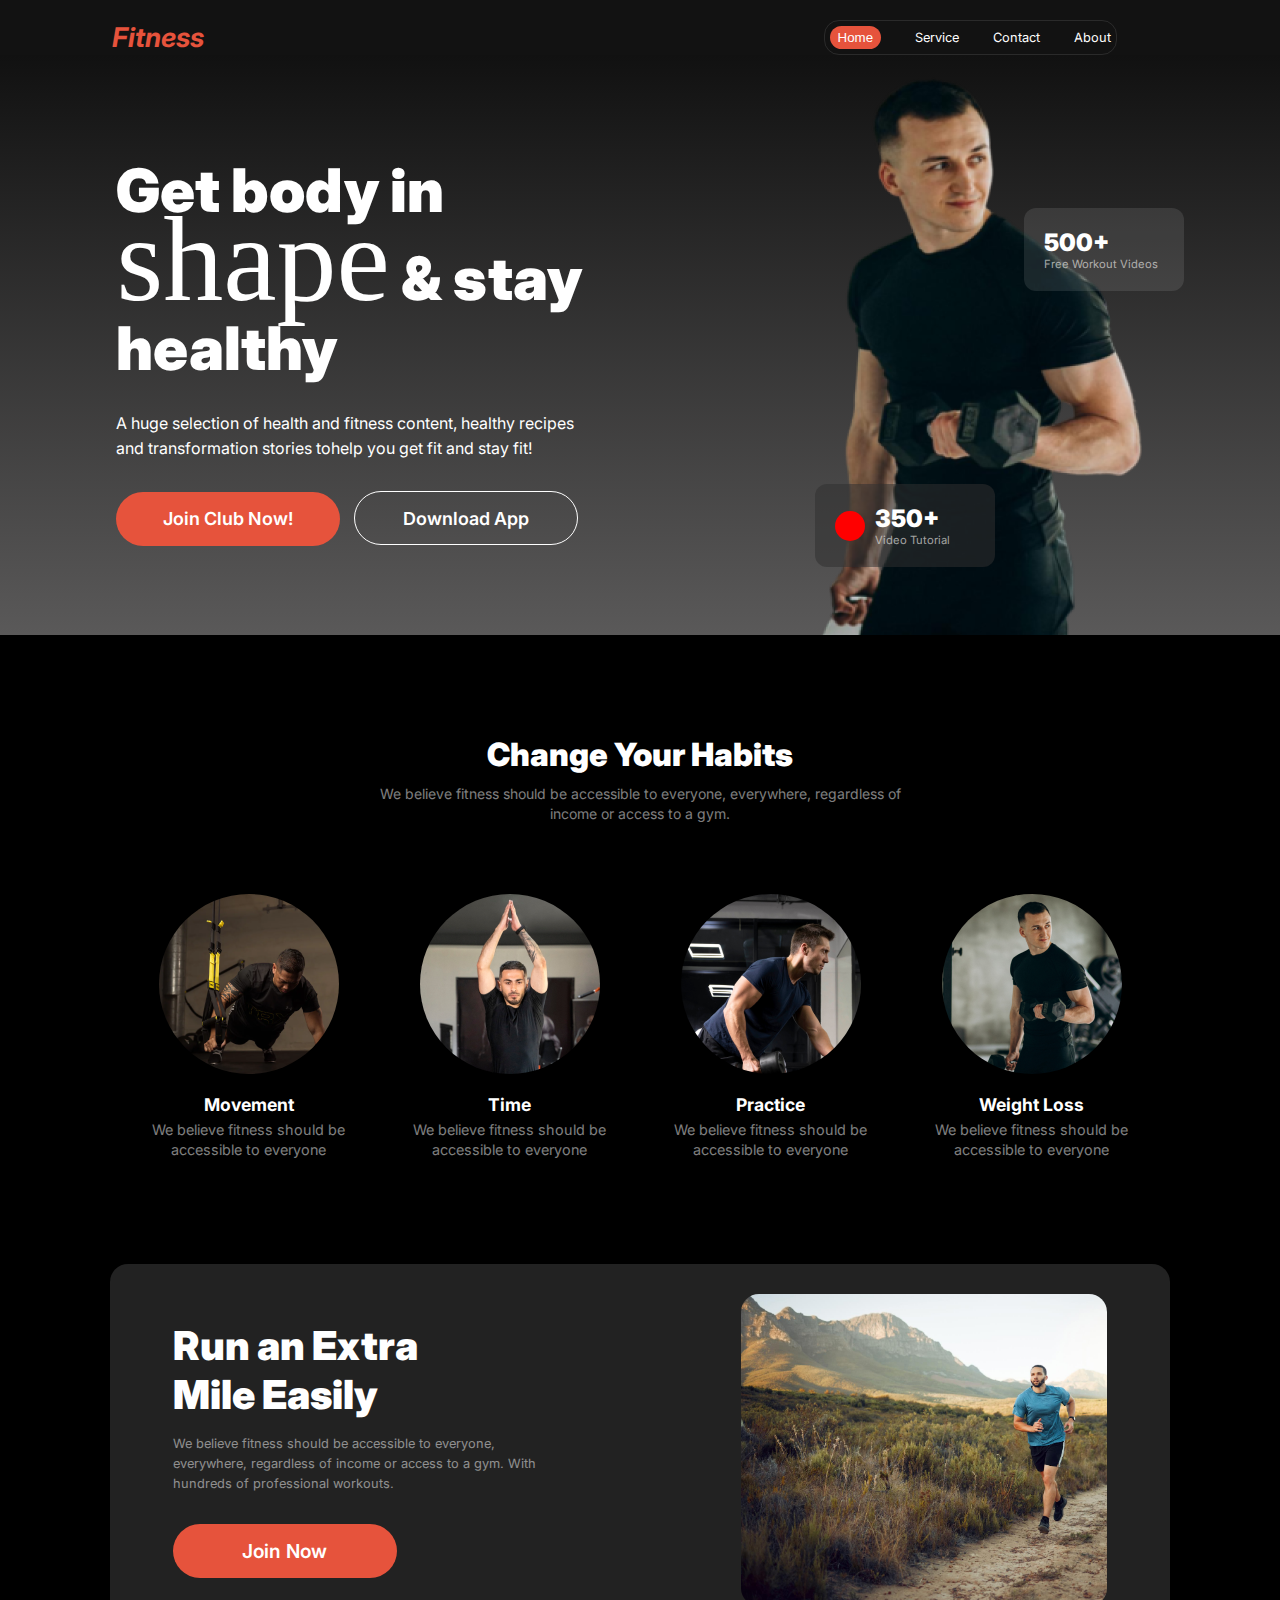
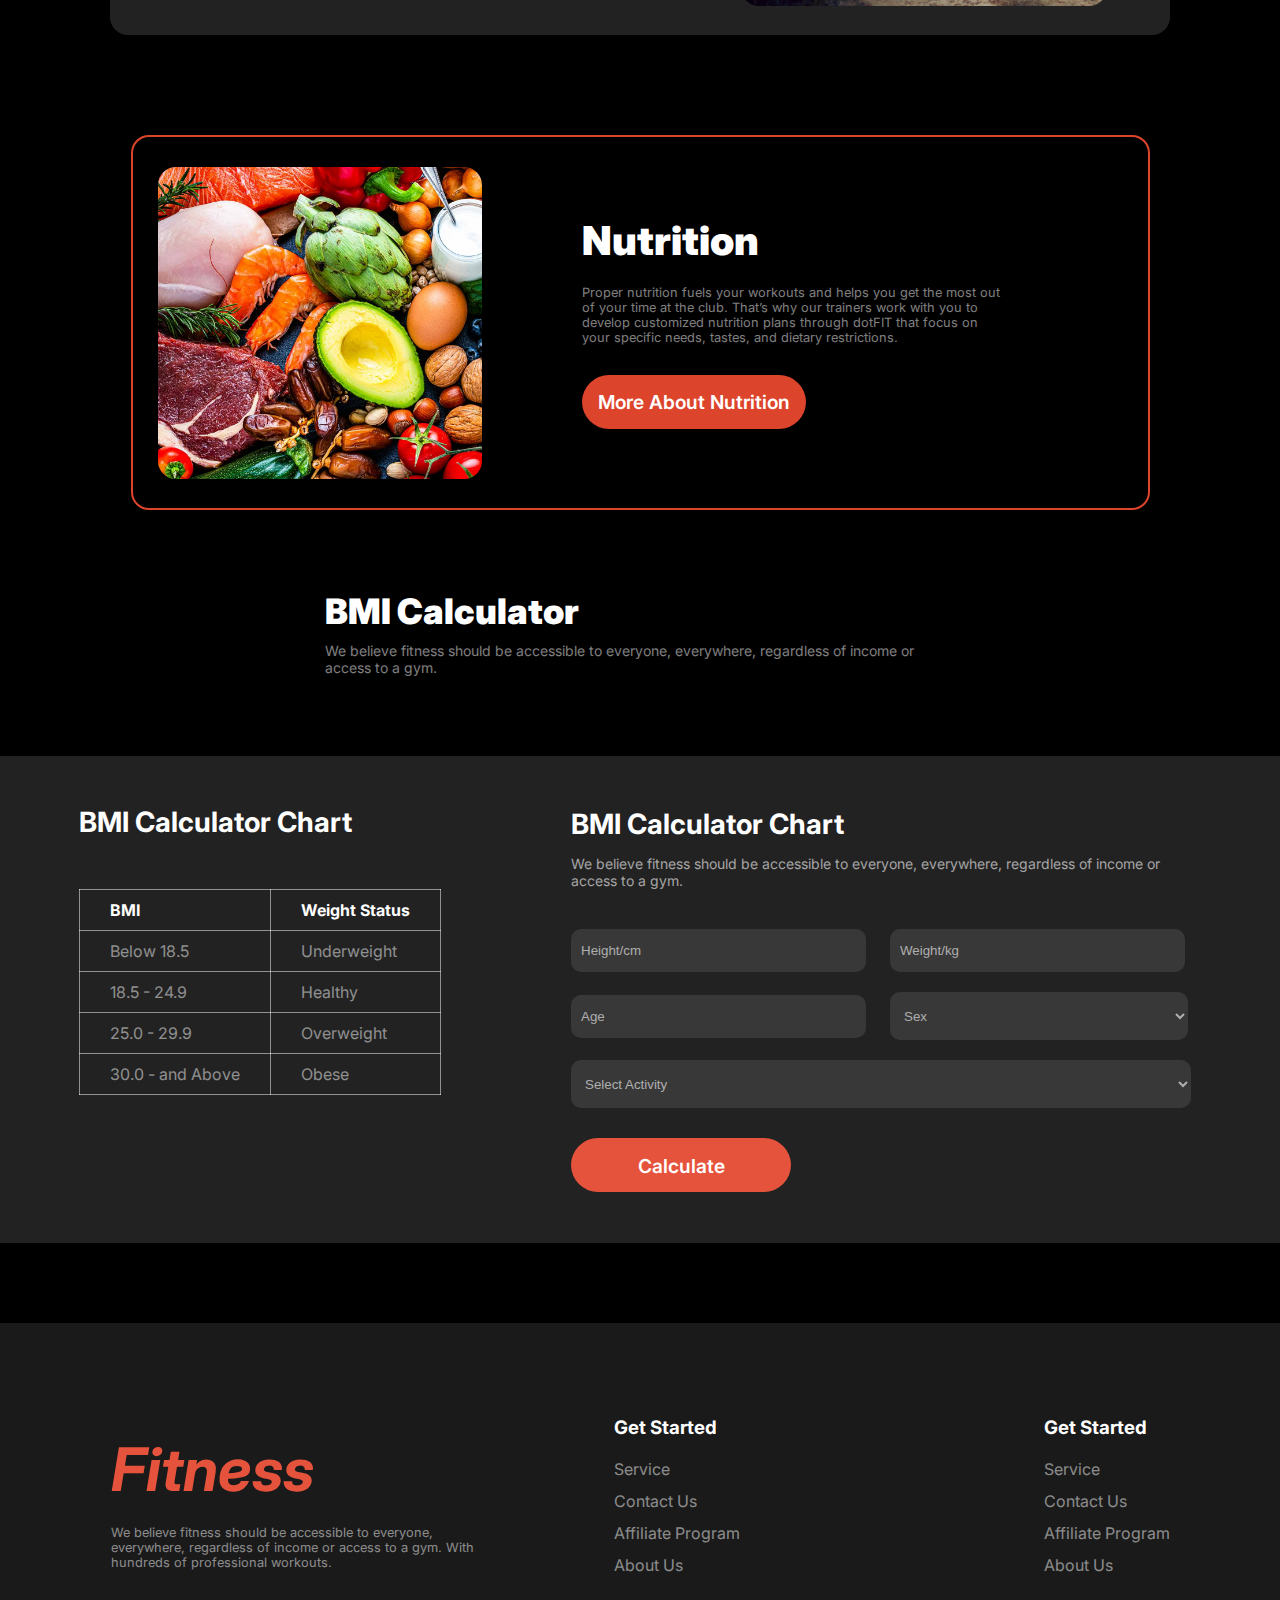
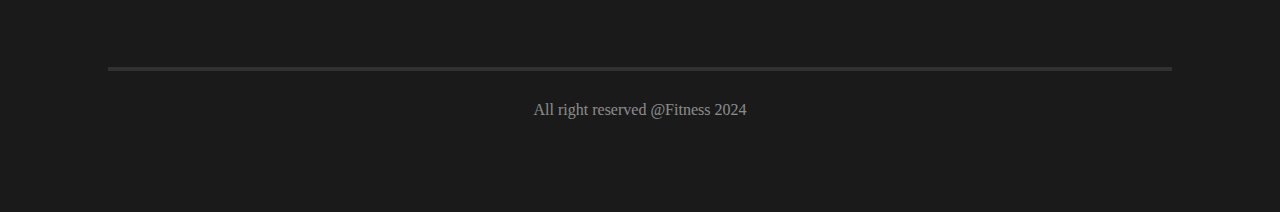
==== commit 1ef929c3: "third section" ====
--- a/index.html
+++ b/index.html
@@ -114,7 +114,7 @@
                         <h1>Run an Extra<br> Mile Easily</h1>
                         <p>We believe fitness should be accessible to everyone, everywhere, regardless of income or
                             access to a gym. With hundreds of professional workouts.</p>
-                        <button>Join Now</button>
+                            <button>Join Now</button>
                     </div>
                     <div class="img"></div>
                 </div>
--- a/assignment-two.css
+++ b/assignment-two.css
@@ -276,6 +276,7 @@
     font-family: Inter;
     font-size: 0.9rem;
     font-weight: 400;
+    line-height: 20px;
 }
 
 .third-section-container {
@@ -318,6 +319,7 @@
     font-weight: 400;
     color: rgba(255, 255, 255, 0.5);
     margin-bottom: 30px;
+    line-height: 20px;
 }
 
 .third-section .details button {
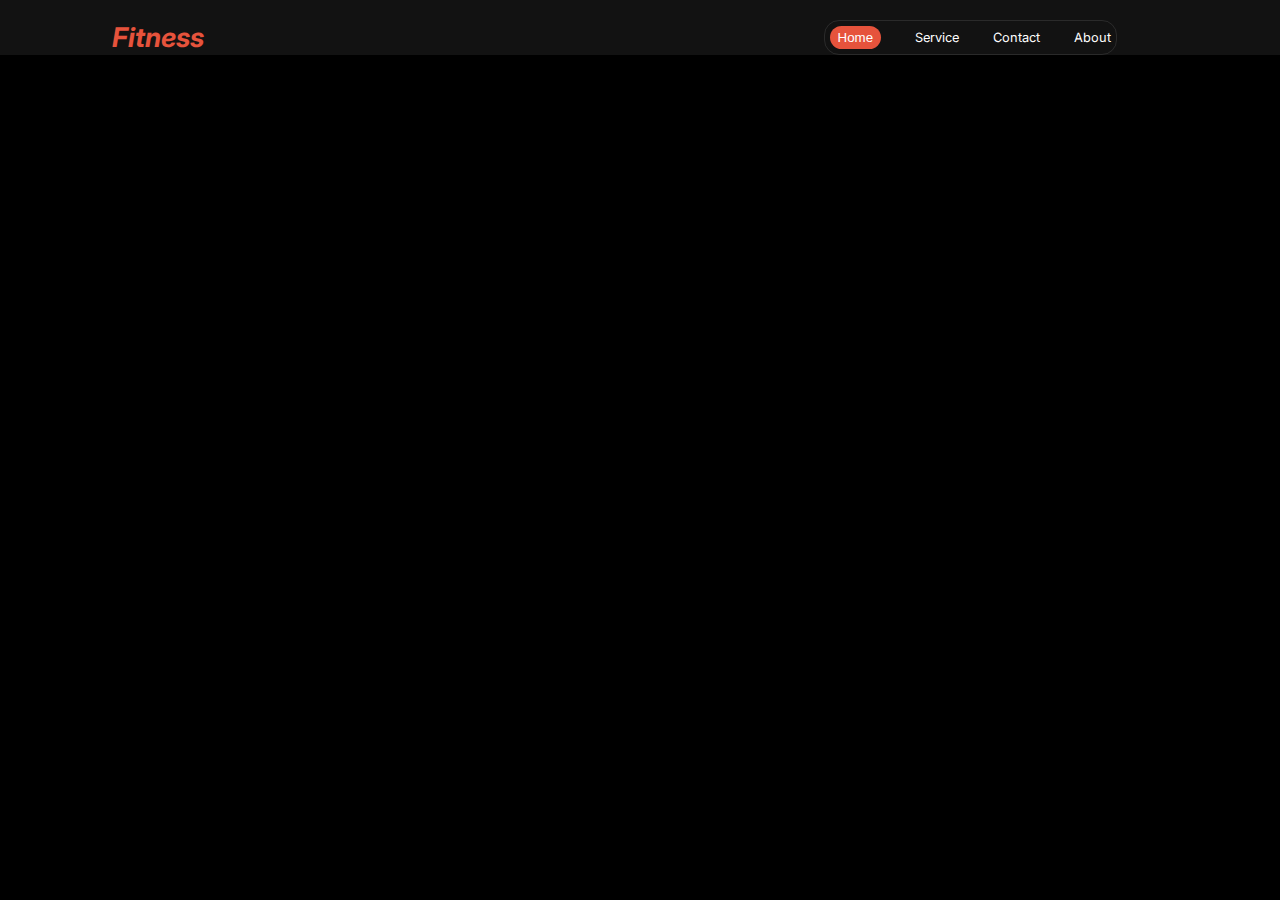
==== commit 6134069f: "nav mobile responsive" ====
--- a/index.html
+++ b/index.html
@@ -29,7 +29,7 @@
         </nav>
 
 
-        <div class="hero-container inter-font">
+        <!-- <div class="hero-container inter-font">
             <div class="hero-text-btn">
                 <h1 class="hero-title">Get body in<br> <span class="shape">shape</span> & stay<br> healthy</h1>
                 <p class="hero-para">A huge selection of health and fitness content, healthy recipes<br> and transformation stories tohelp you get fit and stay fit!</p>
@@ -56,9 +56,9 @@
                         </div>
                     </div>
                 </div>
-            </div>
+            </div> -->
     </header>
-    <main>
+    <!-- <main>
         <section class="main inter-font">
             <section class="first-section">
                 <h2>Change Your Habits</h2>
@@ -203,8 +203,8 @@
             </section>
     
         </section>
-    </main>
-    <footer>
+    </main> -->
+    <!-- <footer>
         <div class="footer-content inter-font">
             <div class="footer-logo">
                 <h2><i>Fitness</i> </h2>
@@ -239,7 +239,7 @@
         <div class="copiright">
             <p>All right reserved @Fitness 2024</p>
         </div>
-    </footer>
+    </footer> -->
 </body>
 
 </html>--- a/assignment-two.css
+++ b/assignment-two.css
@@ -390,6 +390,7 @@
     font-weight: 400;
     color: rgba(255, 255, 255, 0.5);
     margin-bottom: 30px;
+    line-height: 20px;
 }
 
 .extra-section-content button {
@@ -421,10 +422,10 @@
 .fourth-section-content p {
     color: rgba(255, 255, 255, 0.5);
     font-family: Inter;
-    font-size: 14px;
+    font-size: 0.9rem;
     font-weight: 400;
     width: 630px;
-
+    line-height: 20px;
 }
 
 .fifth-section-container {
@@ -440,7 +441,7 @@
 .chart h2 {
     color: white;
     margin-bottom: 50px;
-    font-size: 28px;
+    font-size: 1.9rem;
 }
 
 table {
@@ -465,7 +466,7 @@
     margin-left: 10px;
     color: white;
     margin-bottom: 14px;
-    font-size: 28px;
+    font-size: 1.9rem;
 }
 
 .calculation p {
@@ -476,6 +477,7 @@
     width: 630px;
     margin-left: 10px;
     margin-bottom: 30px;
+    line-height: 20px;
 }
 
 .two-input input {
@@ -568,6 +570,7 @@
     color: rgba(255, 255, 255, 0.5);
     font-size: 0.8rem;
     width: 190%;
+    line-height: 20px;
 }
 
 .list-one h3 {
@@ -602,7 +605,7 @@
 
 
 
-@media screen and (max-width: 576px) {
+@media screen and (max-width: 576px)  {
   
     .header-container {
         width: 100%;
@@ -861,4 +864,36 @@
         width: 100%;
         text-align: left;
     }
+}
+
+@media screen and (max-width : 425px) {
+    .header-container {
+        width: 100%;
+    }
+    nav {
+
+        gap: 150px;
+        padding-top: 50px;
+        
+       
+    }
+    nav .nav-hamburger-menu {
+        margin-right: 130px;
+    }
+
+    .logo {
+        font-size: 1.6rem;
+        margin-left: 25px;
+    }
+
+    nav ul {
+        display: none;
+    }
+
+    .nav-hamburger-menu {
+        display: block;
+        color: white;
+        margin-top: 20px;
+        margin-left: 70px;
+    }
 }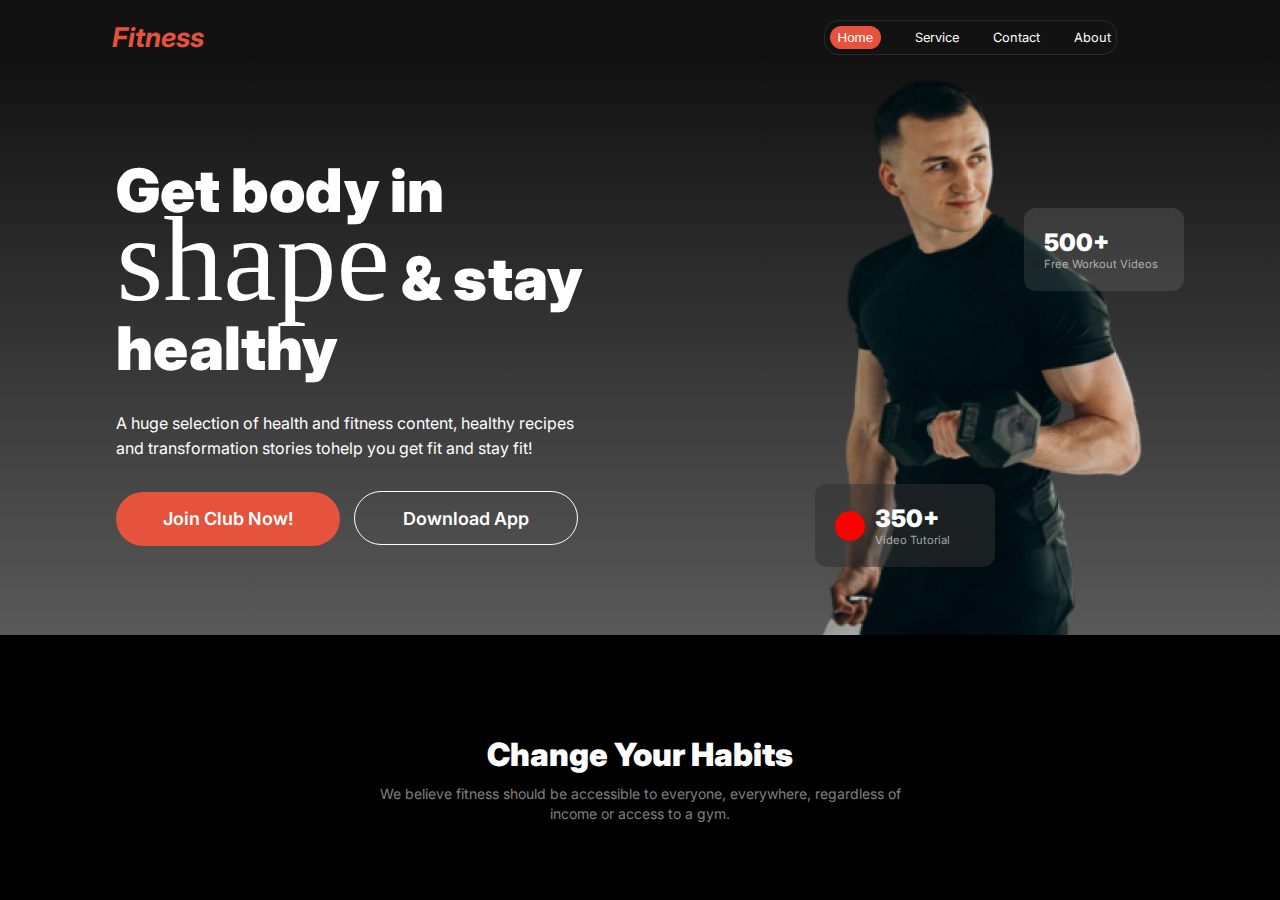
==== commit b4775385: "first-section-mobile-responsive>" ====
--- a/index.html
+++ b/index.html
@@ -29,7 +29,7 @@
         </nav>
 
 
-        <!-- <div class="hero-container inter-font">
+        <div class="hero-container inter-font">
             <div class="hero-text-btn">
                 <h1 class="hero-title">Get body in<br> <span class="shape">shape</span> & stay<br> healthy</h1>
                 <p class="hero-para">A huge selection of health and fitness content, healthy recipes<br> and transformation stories tohelp you get fit and stay fit!</p>
@@ -56,16 +56,16 @@
                         </div>
                     </div>
                 </div>
-            </div> -->
+            </div>
     </header>
-    <!-- <main>
+    <main>
         <section class="main inter-font">
             <section class="first-section">
                 <h2>Change Your Habits</h2>
                 <p>We believe fitness should be accessible to everyone, everywhere, regardless of<br> income or access
                     to a gym.</p>
             </section>
-            <section class="second-section">
+            <!-- <section class="second-section">
 
                 <div class="habit-one">
 
@@ -106,9 +106,9 @@
                     <h3>Weight Loss</h3>
                     <p>We believe fitness should be accessible to everyone</p>
                 </div>
-            </section>
-
-            <section class="third-section-container">
+            </section> -->
+
+            <!-- <section class="third-section-container">
                 <div class="third-section">
                     <div class="details">
                         <h1>Run an Extra<br> Mile Easily</h1>
@@ -118,8 +118,8 @@
                     </div>
                     <div class="img"></div>
                 </div>
-            </section>
-            <section class="extra-section-container">
+            </section> -->
+            <!-- <section class="extra-section-container">
                 <div class="extra-section-content">
                     <div class="img"></div>
                     <div class="text-btn">
@@ -131,15 +131,15 @@
                         <button>More About Nutrition</button>
                     </div>
                 </div>
-            </section>
-            <section class="fourth-section-container">
+            </section> -->
+            <!-- <section class="fourth-section-container">
                 <div class="fourth-section-content">
                     <h1>BMI Calculator</h1>
                     <p>We believe fitness should be accessible to everyone, everywhere, regardless of income or access
                         to a gym.</p>
                 </div>
-            </section>
-            <section class="fifth-section-container">
+            </section> -->
+            <!-- <section class="fifth-section-container">
                 <div class="chart">
                     <h2>BMI Calculator Chart</h2>
                     <table>
@@ -198,12 +198,12 @@
                             </select>
                         </div>
                         <button class="submit button">Calculate</button>
-                    </div>
+                    </div> -->
                 </div>
             </section>
     
         </section>
-    </main> -->
+    </main>
     <!-- <footer>
         <div class="footer-content inter-font">
             <div class="footer-logo">
--- a/assignment-two.css
+++ b/assignment-two.css
@@ -180,7 +180,6 @@
     align-items: center;
     gap: 10px;
     background-color: rgba(255, 255, 255, 0.1);
-    ;
     padding: 20px;
     color: white;
     margin-left: 60%;
@@ -896,4 +895,57 @@
         margin-top: 20px;
         margin-left: 70px;
     }
+
+    .hero-title {
+        margin-top: 60px;
+        font-size: 2.5rem;
+        line-height: 45px;
+    }
+
+    .hero-para {
+        width: 80%;
+        font-size: 1rem;
+    }
+
+    .button {
+        width: 170px;
+        height: 50px;
+        padding: 10px 10px;
+        border-radius: 42px;
+    }
+
+    .first-btn, .second-btn {
+        font-size: 1.1rem;
+        font-weight: 600;
+    }
+
+    .hero-title {
+        margin-top: 60px;
+        font-size: 3rem;
+        line-height: 55px;
+    }
+
+    .hero-para {
+        width: 90%;
+        font-size: 1rem;
+    }
+    .hero-img-btn {
+        margin-left: 50px;
+    }
+
+    .shape{
+        font-size: 5rem;
+    }
+
+    .tutorial {
+        top: 42%;
+    }
+
+    .Five-hundred-plus {
+        margin-top: -10%;
+        margin-left: 53%;
+    }
+    .first-section h2 {
+        margin-top: 10px;
+    }
 }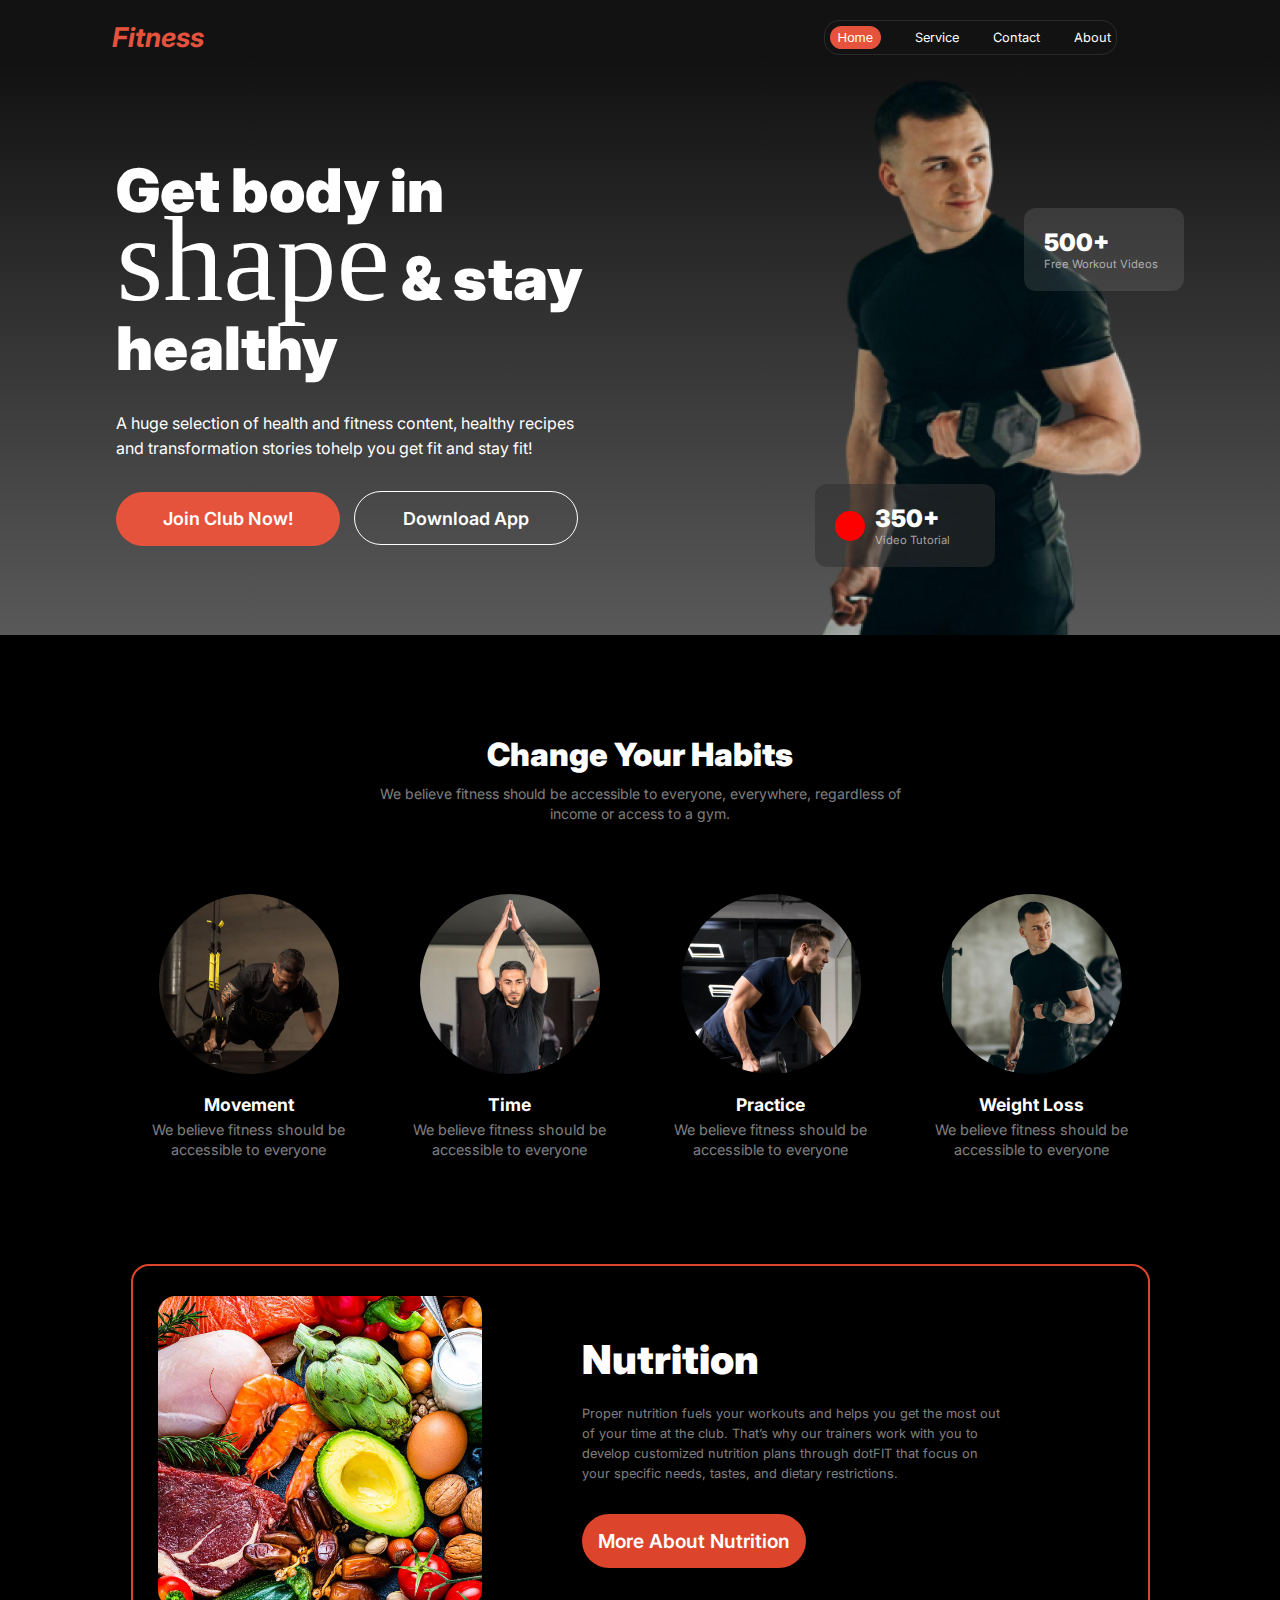
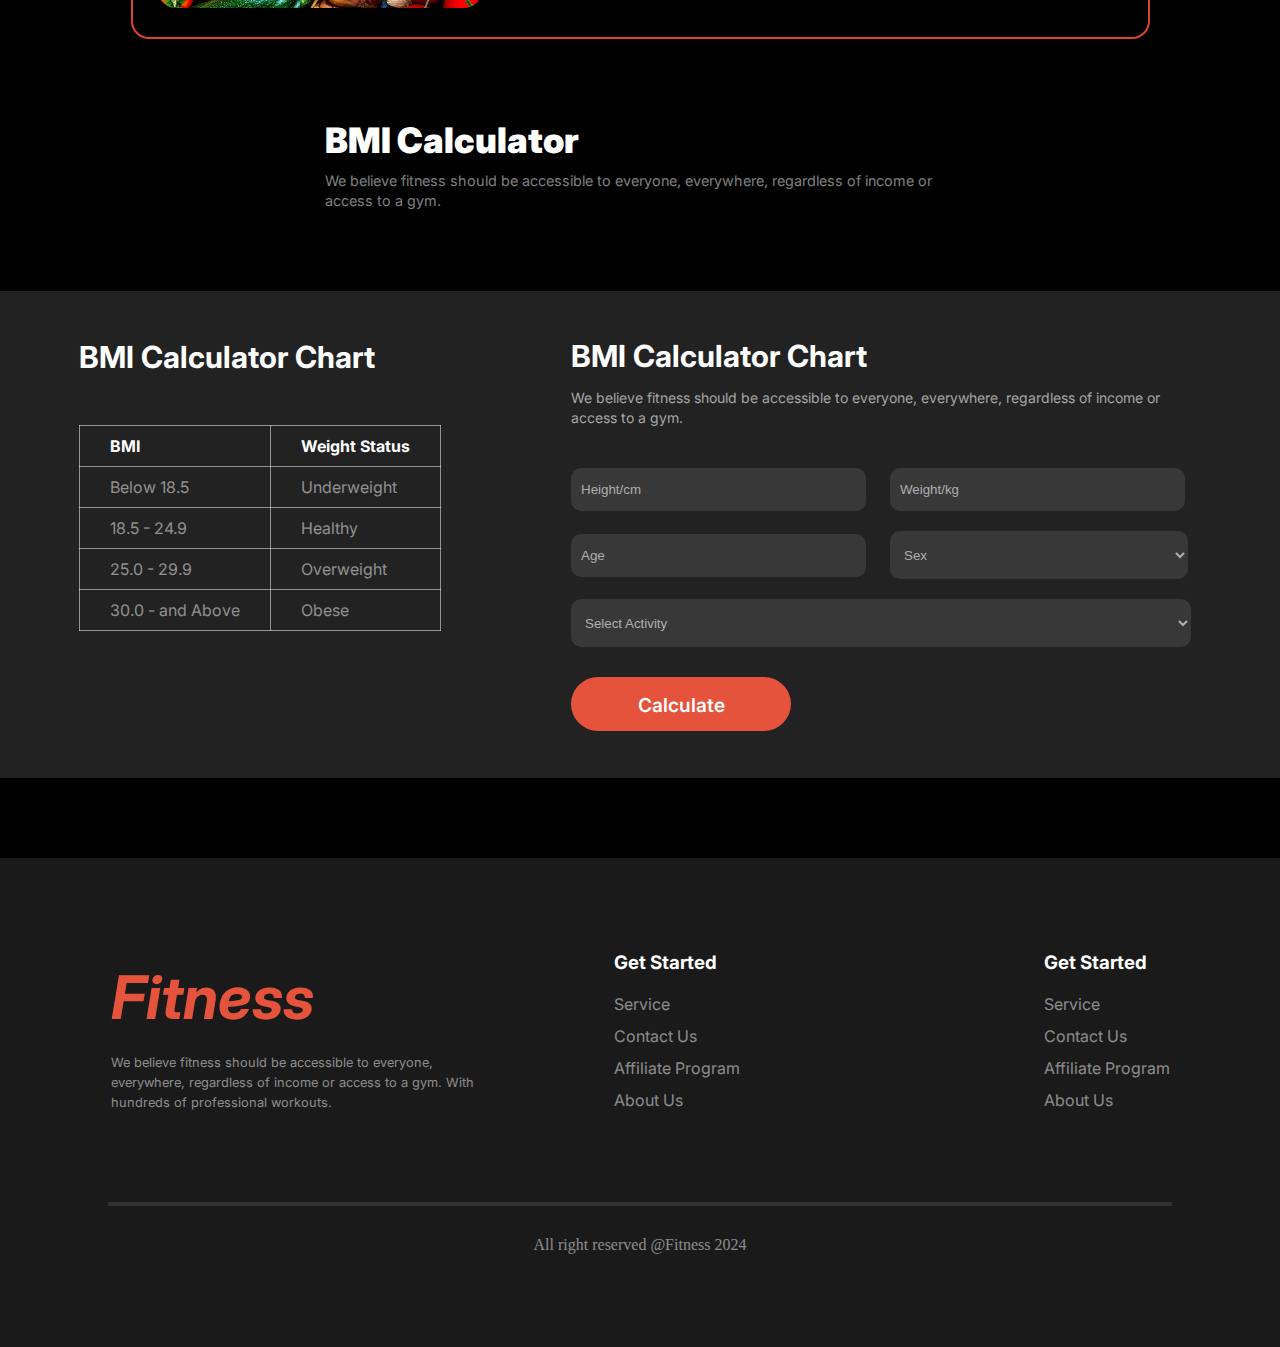
==== commit 9ce63903: "complete without third section" ====
--- a/index.html
+++ b/index.html
@@ -8,7 +8,7 @@
     <link rel="stylesheet" href="https://cdnjs.cloudflare.com/ajax/libs/font-awesome/6.6.0/css/all.min.css"
         integrity="sha512-Kc323vGBEqzTmouAECnVceyQqyqdsSiqLQISBL29aUW4U/M7pSPA/gEUZQqv1cwx4OnYxTxve5UMg5GT6L4JJg=="
         crossorigin="anonymous" referrerpolicy="no-referrer" />
-        <link rel="stylesheet" href="assignment-two.css">
+    <link rel="stylesheet" href="assignment-two.css">
 </head>
 
 <body>
@@ -32,7 +32,8 @@
         <div class="hero-container inter-font">
             <div class="hero-text-btn">
                 <h1 class="hero-title">Get body in<br> <span class="shape">shape</span> & stay<br> healthy</h1>
-                <p class="hero-para">A huge selection of health and fitness content, healthy recipes<br> and transformation stories tohelp you get fit and stay fit!</p>
+                <p class="hero-para">A huge selection of health and fitness content, healthy recipes<br> and
+                    transformation stories tohelp you get fit and stay fit!</p>
                 <div class="hero-btn ">
                     <button class="first-btn button">Join Club Now!</button>
                     <button class="second-btn button">Download App</button>
@@ -65,7 +66,7 @@
                 <p>We believe fitness should be accessible to everyone, everywhere, regardless of<br> income or access
                     to a gym.</p>
             </section>
-            <!-- <section class="second-section">
+            <section class="second-section">
 
                 <div class="habit-one">
 
@@ -106,20 +107,21 @@
                     <h3>Weight Loss</h3>
                     <p>We believe fitness should be accessible to everyone</p>
                 </div>
-            </section> -->
+            </section>
 
             <!-- <section class="third-section-container">
-                <div class="third-section">
+                <div class="third-section-content">
                     <div class="details">
                         <h1>Run an Extra<br> Mile Easily</h1>
                         <p>We believe fitness should be accessible to everyone, everywhere, regardless of income or
                             access to a gym. With hundreds of professional workouts.</p>
-                            <button>Join Now</button>
+                        <button>Join Now</button>
                     </div>
                     <div class="img"></div>
                 </div>
             </section> -->
-            <!-- <section class="extra-section-container">
+
+            <section class="extra-section-container">
                 <div class="extra-section-content">
                     <div class="img"></div>
                     <div class="text-btn">
@@ -131,15 +133,15 @@
                         <button>More About Nutrition</button>
                     </div>
                 </div>
-            </section> -->
-            <!-- <section class="fourth-section-container">
+            </section>
+            <section class="fourth-section-container">
                 <div class="fourth-section-content">
                     <h1>BMI Calculator</h1>
                     <p>We believe fitness should be accessible to everyone, everywhere, regardless of income or access
                         to a gym.</p>
                 </div>
-            </section> -->
-            <!-- <section class="fifth-section-container">
+            </section>
+            <section class="fifth-section-container">
                 <div class="chart">
                     <h2>BMI Calculator Chart</h2>
                     <table>
@@ -198,13 +200,13 @@
                             </select>
                         </div>
                         <button class="submit button">Calculate</button>
-                    </div> -->
-                </div>
-            </section>
-    
+                    </div>
+                </div>
+            </section>
+
         </section>
     </main>
-    <!-- <footer>
+    <footer>
         <div class="footer-content inter-font">
             <div class="footer-logo">
                 <h2><i>Fitness</i> </h2>
@@ -239,7 +241,7 @@
         <div class="copiright">
             <p>All right reserved @Fitness 2024</p>
         </div>
-    </footer> -->
+    </footer>
 </body>
 
 </html>--- a/assignment-two.css
+++ b/assignment-two.css
@@ -282,9 +282,10 @@
     display: flex;
     justify-content: center;
     margin-bottom: 100px;
-}
-
-.third-section {
+    border: 2px solid yellow;
+}
+
+.third-section-content {
     width: 1060px;
     height: 371px;
     border-radius: 18px;
@@ -293,10 +294,10 @@
     display: flex;
     align-items: center;
     justify-content: space-around;
-
-}
-
-.third-section .details {
+    border: 2px solid red;
+}
+
+.third-section-content .details {
     width: 443px;
     height: 290px;
     display: flex;
@@ -304,15 +305,15 @@
     justify-content: center;
 }
 
-.third-section .details h1 {
+.third-section-content .details h1 {
     font-family: Inter;
     font-size: 2.5rem;
     font-weight: 900;
     margin-bottom: 15px;
 }
 
-.third-section .details p {
-    width: 90%;
+.third-section-content .details p {
+    width: 80%;
     font-family: Inter;
     font-size: 0.8rem;
     font-weight: 400;
@@ -321,7 +322,7 @@
     line-height: 20px;
 }
 
-.third-section .details button {
+.third-section-content .details button {
     width: 224px;
     height: 54px;
     border: none;
@@ -333,7 +334,7 @@
     color: white;
 }
 
-.third-section .img {
+.third-section-content .img {
     width: 366px;
     height: 312px;
     border-radius: 18px;
@@ -690,30 +691,32 @@
     .third-section-container {
         width: 100%;
         margin-bottom: 80px;
-    }
-
-    .third-section {
+        border: 2px solid yellow;
+    }
+
+    .third-section-content {
         flex-direction: column;
         height: 531px;
         width: 90%;
         padding-top: 20px;
         padding-bottom: 20px;
-    }
-
-    .third-section .details h1 {
+        border: 2px solid red;
+    }
+
+    .third-section-content .details h1 {
         font-size: 2rem;
     }
 
-    .third-section .details p {
+    .third-section-content .details p {
         width: 90%;
     }
 
-    .third-section .details button {
+    .third-section-content .details button {
         width: 100%;
         margin-bottom: 30px;
     }
 
-    .third-section .img {
+    .third-section-content .img {
         width: 90%;
     }
 
@@ -751,6 +754,7 @@
         height: 1000px;
         align-items: flex-start;
         gap: 0px;
+        width: 100%;
     }
     .calculation-form .submit {
         width: 218px;
@@ -948,4 +952,49 @@
     .first-section h2 {
         margin-top: 10px;
     }
+
+    .third-section-container {
+        border: 2px solid yellow;
+    }
+
+    .third-section-content {
+        border: 2px solid red;
+    }
+
+    .third-section-content .details {
+       
+    }
+    
+    .third-section-content .details h1 {
+        font-size: 2rem;
+    }
+
+    .third-section-content .details p {
+       
+    }
+
+    .third-section-content .details button {
+        width: 80%;
+        margin-bottom: 30px;
+    }
+
+    
+    .two-input input {
+        width: 168px;
+        height: 48px;
+    }
+
+    .two-input {
+        display: flex;
+    }
+
+    .two-input select {
+        width: 187px;
+        height: 60px;
+    }
+
+    .last-option select {
+        width: 95%;
+        height: 60px;
+    }
 }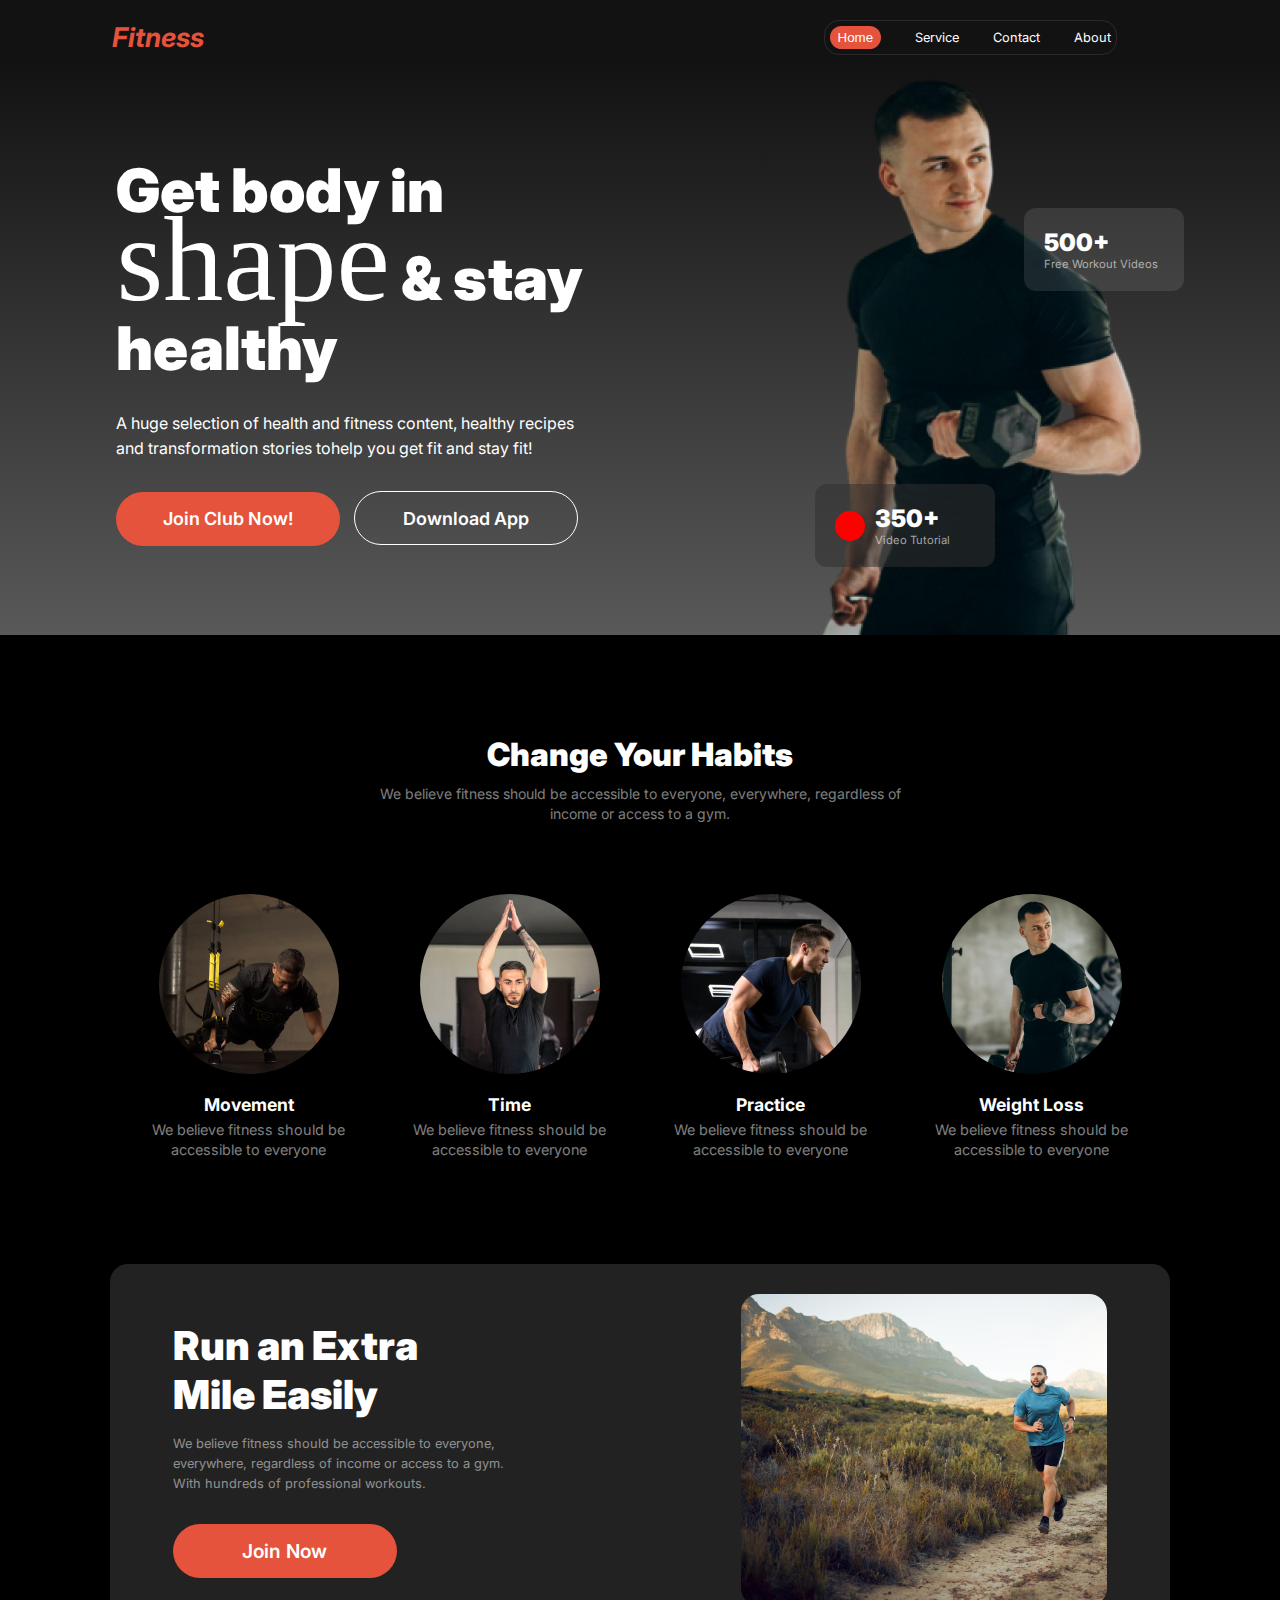
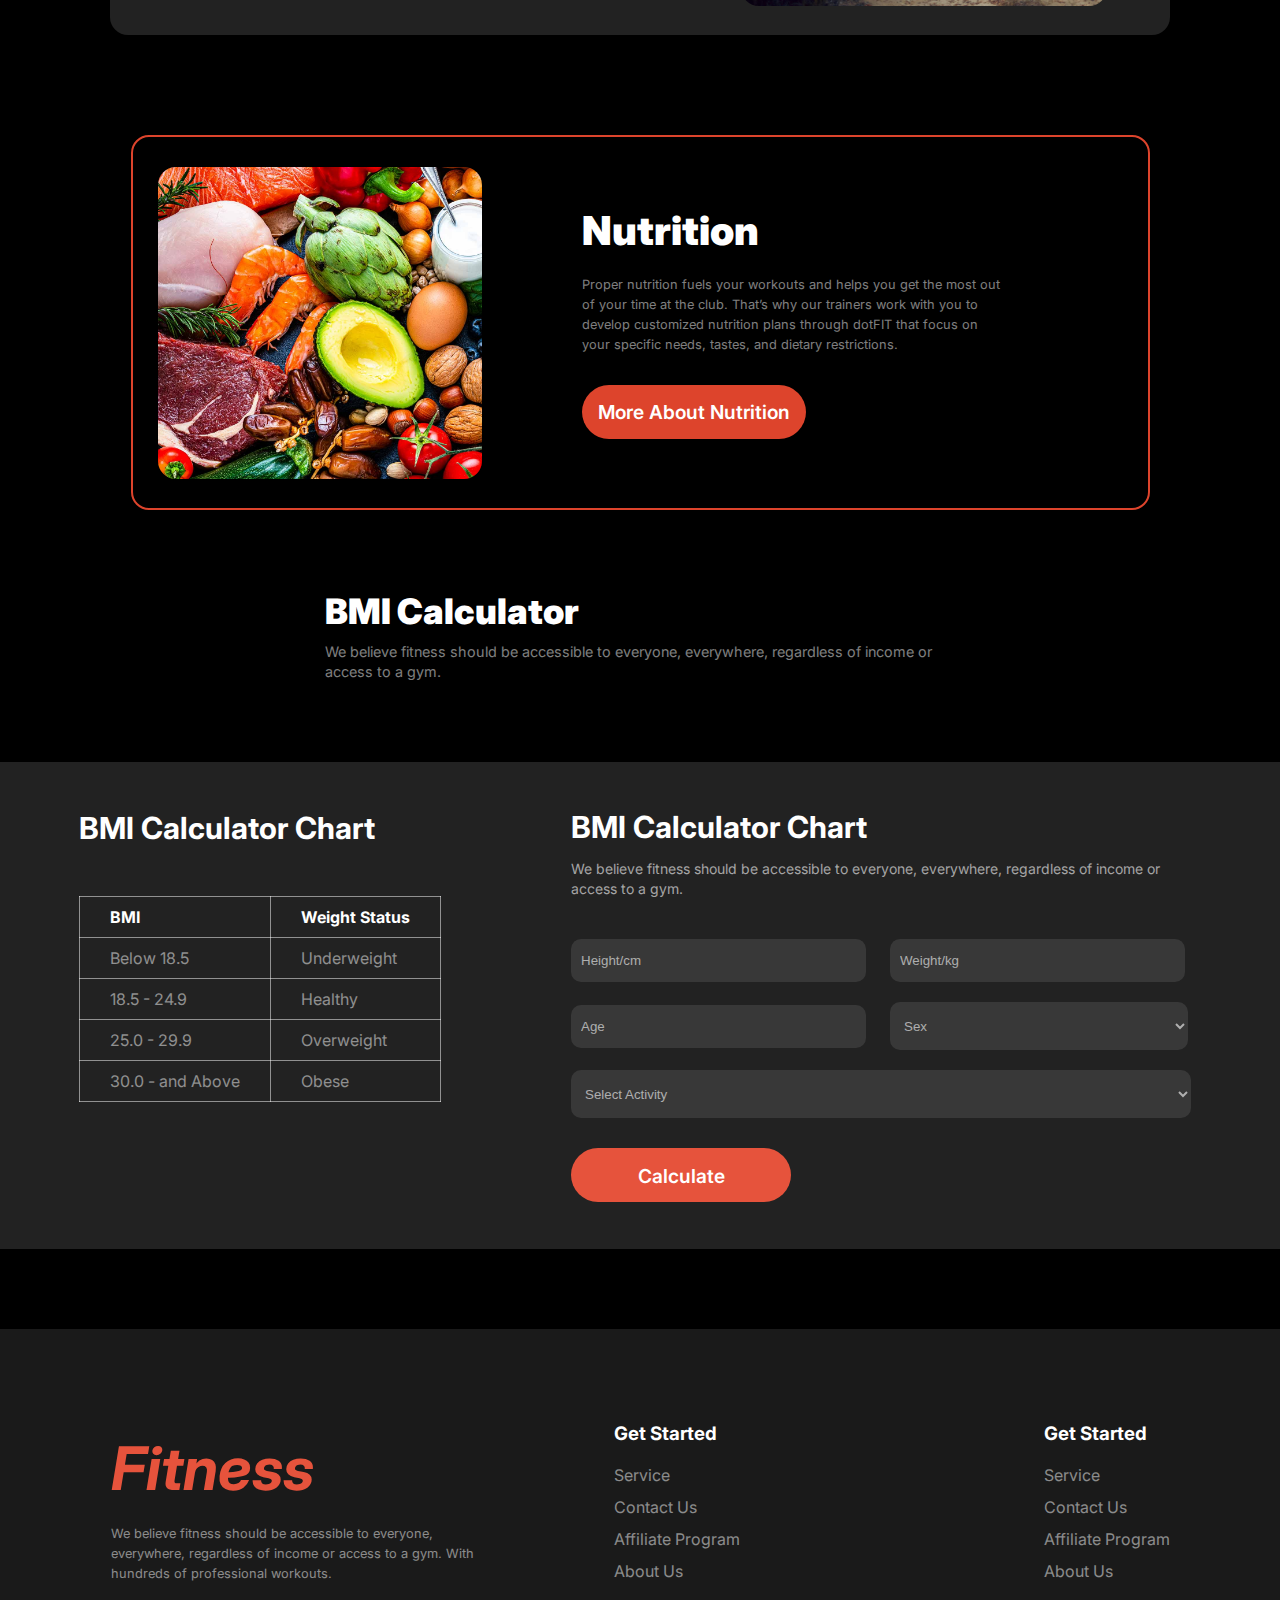
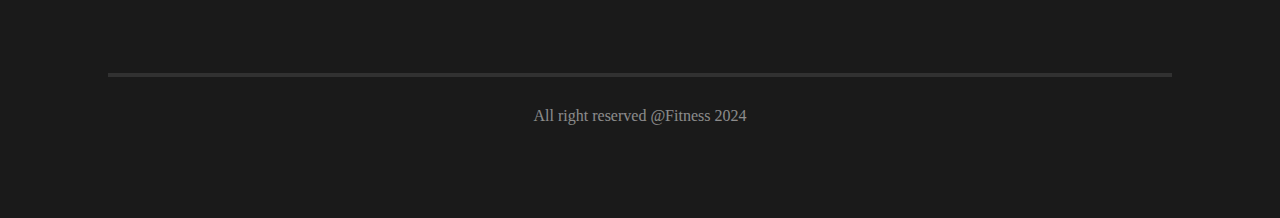
==== commit 0c5123e8: "third section problem solved and website complete" ====
--- a/index.html
+++ b/index.html
@@ -109,7 +109,7 @@
                 </div>
             </section>
 
-            <!-- <section class="third-section-container">
+            <section class="third-section-container">
                 <div class="third-section-content">
                     <div class="details">
                         <h1>Run an Extra<br> Mile Easily</h1>
@@ -119,7 +119,7 @@
                     </div>
                     <div class="img"></div>
                 </div>
-            </section> -->
+            </section>
 
             <section class="extra-section-container">
                 <div class="extra-section-content">
--- a/assignment-two.css
+++ b/assignment-two.css
@@ -282,7 +282,8 @@
     display: flex;
     justify-content: center;
     margin-bottom: 100px;
-    border: 2px solid yellow;
+   
+    width: 100%;
 }
 
 .third-section-content {
@@ -294,7 +295,7 @@
     display: flex;
     align-items: center;
     justify-content: space-around;
-    border: 2px solid red;
+   
 }
 
 .third-section-content .details {
@@ -691,7 +692,7 @@
     .third-section-container {
         width: 100%;
         margin-bottom: 80px;
-        border: 2px solid yellow;
+      
     }
 
     .third-section-content {
@@ -700,7 +701,7 @@
         width: 90%;
         padding-top: 20px;
         padding-bottom: 20px;
-        border: 2px solid red;
+       
     }
 
     .third-section-content .details h1 {
@@ -954,28 +955,39 @@
     }
 
     .third-section-container {
-        border: 2px solid yellow;
+        
+       /* margin-left: 20px; */
+       width: 100%;
+
     }
 
     .third-section-content {
-        border: 2px solid red;
+        
+        width: 90%;
+        
     }
 
     .third-section-content .details {
-       
+        display: flex;
+        flex-direction: column;
+        justify-content: center;
+        /* padding-left: 50px; */
+        width: 100%;
     }
     
     .third-section-content .details h1 {
         font-size: 2rem;
+        margin-left: 30px;
     }
 
     .third-section-content .details p {
-       
+        margin-left: 30px;
     }
 
     .third-section-content .details button {
-        width: 80%;
+        width: 70%;
         margin-bottom: 30px;
+        margin-left: 30px;
     }
 
     
